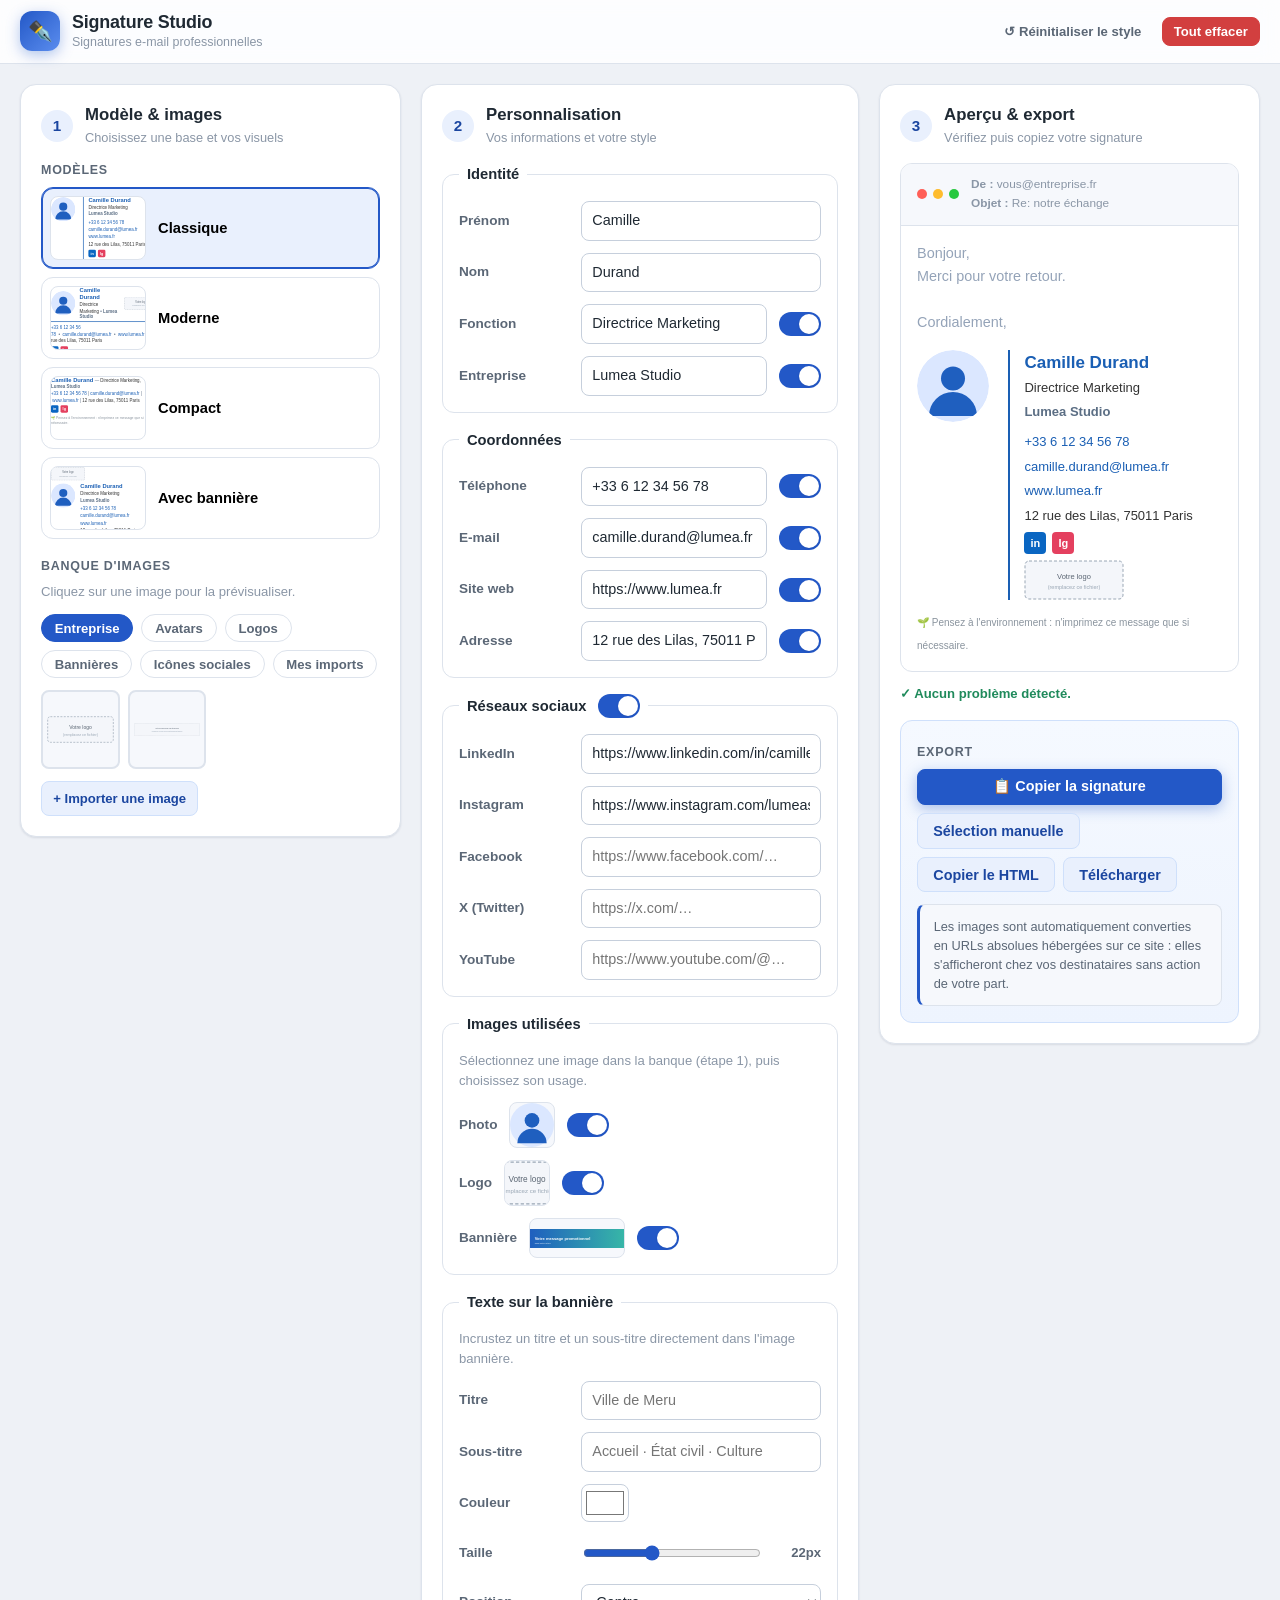
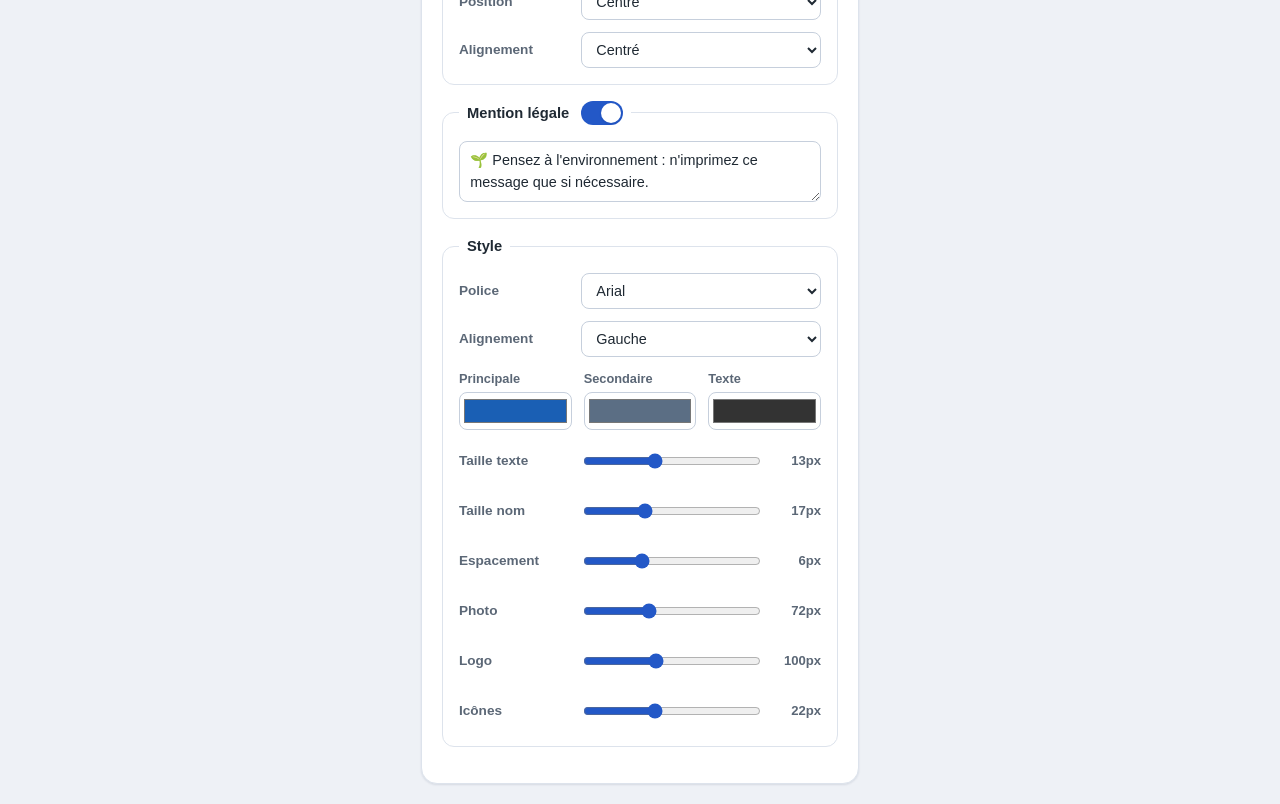
==== index.html @ 7c9d72d0 "Clic banque d'images -> application directe (auto-emplacement par catégorie)" ====
<!DOCTYPE html>
<html lang="fr">
<head>
  <meta charset="UTF-8">
  <meta name="viewport" content="width=device-width, initial-scale=1.0">
  <title>Signature Studio — Créateur de signatures e-mail</title>
  <meta name="description" content="Concevez et exportez des signatures e-mail professionnelles. Application 100% statique, sans serveur ni installation.">
  <meta name="theme-color" content="#2358c7">
  <link rel="stylesheet" href="styles.css">
</head>
<body>

  <header class="app-header">
    <div class="brand">
      <span class="brand-mark" aria-hidden="true">✒️</span>
      <div class="brand-text">
        <h1>Signature Studio</h1>
        <p class="tagline">Signatures e-mail professionnelles</p>
      </div>
    </div>
    <div class="header-actions">
      <button type="button" id="btn-reset-style" class="btn btn-ghost btn-sm"
              title="Remet la police, les couleurs et les espacements par défaut sans perdre vos informations.">
        ↺ Réinitialiser le style
      </button>
      <button type="button" id="btn-reset-all" class="btn btn-ghost btn-sm btn-danger"
              title="Efface toutes les données et personnalisations.">
        Tout effacer
      </button>
    </div>
  </header>

  <main class="layout">

    <!-- ========== ZONE 1 : modèles + banque d'images ========== -->
    <section class="panel panel-left" aria-labelledby="titre-modeles">
      <header class="panel-head">
        <span class="step-badge" aria-hidden="true">1</span>
        <div>
          <h2 id="titre-modeles">Modèle &amp; images</h2>
          <p class="panel-sub">Choisissez une base et vos visuels</p>
        </div>
      </header>

      <h3 class="subhead">Modèles</h3>
      <div id="template-list" class="template-list" role="radiogroup" aria-label="Choix du modèle de signature"></div>

      <h3 class="subhead">Banque d'images</h3>
      <p class="hint">Cliquez sur une image pour la prévisualiser.</p>
      <nav id="bank-tabs" class="bank-tabs" aria-label="Catégories d'images"></nav>
      <div id="bank-grid" class="bank-grid" aria-live="polite"></div>

      <div class="bank-import">
        <label for="import-file" class="btn btn-secondary btn-sm" title="Importer une image depuis votre ordinateur (PNG, JPG, SVG, GIF, WebP — 400 Ko max).">
          + Importer une image
        </label>
        <input type="file" id="import-file" accept="image/png,image/jpeg,image/svg+xml,image/gif,image/webp" hidden>
      </div>
    </section>

    <!-- ========== ZONE 2 : personnalisation ========== -->
    <section class="panel panel-center" aria-labelledby="titre-perso">
      <header class="panel-head">
        <span class="step-badge" aria-hidden="true">2</span>
        <div>
          <h2 id="titre-perso">Personnalisation</h2>
          <p class="panel-sub">Vos informations et votre style</p>
        </div>
      </header>

      <form id="signature-form" autocomplete="on">

        <fieldset>
          <legend>Identité</legend>
          <div class="field-row">
            <label for="f-firstName">Prénom</label>
            <input type="text" id="f-firstName" data-field="firstName" placeholder="Camille">
          </div>
          <div class="field-row">
            <label for="f-lastName">Nom</label>
            <input type="text" id="f-lastName" data-field="lastName" placeholder="Durand">
          </div>
          <div class="field-row">
            <label for="f-role">Fonction</label>
            <input type="text" id="f-role" data-field="role" placeholder="Directrice Marketing">
            <input type="checkbox" class="switch" data-show="role" checked aria-label="Afficher la fonction" title="Afficher / masquer">
          </div>
          <div class="field-row">
            <label for="f-company">Entreprise</label>
            <input type="text" id="f-company" data-field="company" placeholder="Lumea Studio">
            <input type="checkbox" class="switch" data-show="company" checked aria-label="Afficher l'entreprise" title="Afficher / masquer">
          </div>
        </fieldset>

        <fieldset>
          <legend>Coordonnées</legend>
          <div class="field-row">
            <label for="f-phone">Téléphone</label>
            <input type="tel" id="f-phone" data-field="phone" placeholder="+33 6 12 34 56 78">
            <input type="checkbox" class="switch" data-show="phone" checked aria-label="Afficher le téléphone" title="Afficher / masquer">
          </div>
          <div class="field-row">
            <label for="f-email">E-mail</label>
            <input type="email" id="f-email" data-field="email" placeholder="prenom.nom@entreprise.fr">
            <input type="checkbox" class="switch" data-show="email" checked aria-label="Afficher l'e-mail" title="Afficher / masquer">
          </div>
          <div class="field-row">
            <label for="f-website">Site web</label>
            <input type="url" id="f-website" data-field="website" placeholder="https://www.entreprise.fr">
            <input type="checkbox" class="switch" data-show="website" checked aria-label="Afficher le site web" title="Afficher / masquer">
          </div>
          <div class="field-row">
            <label for="f-address">Adresse</label>
            <input type="text" id="f-address" data-field="address" placeholder="12 rue des Lilas, 75011 Paris">
            <input type="checkbox" class="switch" data-show="address" checked aria-label="Afficher l'adresse" title="Afficher / masquer">
          </div>
        </fieldset>

        <fieldset>
          <legend>Réseaux sociaux
            <input type="checkbox" class="switch" data-show="social" checked aria-label="Afficher les réseaux sociaux" title="Afficher / masquer tous les réseaux">
          </legend>
          <div class="field-row">
            <label for="f-linkedin">LinkedIn</label>
            <input type="url" id="f-linkedin" data-field="linkedin" placeholder="https://www.linkedin.com/in/…">
          </div>
          <div class="field-row">
            <label for="f-instagram">Instagram</label>
            <input type="url" id="f-instagram" data-field="instagram" placeholder="https://www.instagram.com/…">
          </div>
          <div class="field-row">
            <label for="f-facebook">Facebook</label>
            <input type="url" id="f-facebook" data-field="facebook" placeholder="https://www.facebook.com/…">
          </div>
          <div class="field-row">
            <label for="f-x">X (Twitter)</label>
            <input type="url" id="f-x" data-field="x" placeholder="https://x.com/…">
          </div>
          <div class="field-row">
            <label for="f-youtube">YouTube</label>
            <input type="url" id="f-youtube" data-field="youtube" placeholder="https://www.youtube.com/@…">
          </div>
        </fieldset>

        <fieldset>
          <legend>Images utilisées</legend>
          <p class="hint">Sélectionnez une image dans la banque (étape 1), puis choisissez son usage.</p>
          <div class="field-row image-slot">
            <span class="label">Photo</span>
            <img id="slot-photo" class="slot-thumb" src="" alt="Photo actuelle">
            <input type="checkbox" class="switch" data-show="photo" checked aria-label="Afficher la photo" title="Afficher / masquer">
          </div>
          <div class="field-row image-slot">
            <span class="label">Logo</span>
            <img id="slot-logo" class="slot-thumb" src="" alt="Logo actuel">
            <input type="checkbox" class="switch" data-show="logo" checked aria-label="Afficher le logo" title="Afficher / masquer">
          </div>
          <div class="field-row image-slot">
            <span class="label">Bannière</span>
            <img id="slot-banner" class="slot-thumb slot-thumb-wide" src="" alt="Bannière actuelle">
            <input type="checkbox" class="switch" data-show="banner" checked aria-label="Afficher la bannière" title="Afficher / masquer">
          </div>
        </fieldset>

        <fieldset>
          <legend>Texte sur la bannière</legend>
          <p class="hint">Incrustez un titre et un sous-titre directement dans l'image bannière.</p>
          <div class="field-row">
            <label for="f-bannerTitle">Titre</label>
            <input type="text" id="f-bannerTitle" data-field="bannerTitle" placeholder="Ville de Meru">
          </div>
          <div class="field-row">
            <label for="f-bannerSubtitle">Sous-titre</label>
            <input type="text" id="f-bannerSubtitle" data-field="bannerSubtitle" placeholder="Accueil · État civil · Culture">
          </div>
          <div class="field-row">
            <label for="s-bannerTextColor">Couleur</label>
            <input type="color" id="s-bannerTextColor" data-style="bannerTextColor" title="Couleur du texte de la bannière.">
          </div>
          <div class="field-row range-row">
            <label for="s-bannerTextSize">Taille</label>
            <input type="range" id="s-bannerTextSize" data-style="bannerTextSize" min="12" max="40" step="1">
            <output for="s-bannerTextSize" id="out-bannerTextSize">22px</output>
          </div>
          <div class="field-row">
            <label for="s-bannerPos">Position</label>
            <select id="s-bannerPos" data-style="bannerPos">
              <option value="top">Haut</option>
              <option value="center">Centre</option>
              <option value="bottom">Bas</option>
            </select>
          </div>
          <div class="field-row">
            <label for="s-bannerAlign">Alignement</label>
            <select id="s-bannerAlign" data-style="bannerAlign">
              <option value="left">Gauche</option>
              <option value="center">Centré</option>
              <option value="right">Droite</option>
            </select>
          </div>
        </fieldset>

        <fieldset>
          <legend>Mention légale
            <input type="checkbox" class="switch" data-show="legal" checked aria-label="Afficher la mention" title="Afficher / masquer">
          </legend>
          <div class="field-row">
            <textarea id="f-legal" data-field="legal" rows="2" aria-label="Texte légal ou environnemental"
              placeholder="Ex. : Pensez à l'environnement avant d'imprimer ce message."></textarea>
          </div>
        </fieldset>

        <fieldset>
          <legend>Style</legend>
          <div class="field-row">
            <label for="s-font">Police</label>
            <select id="s-font" data-style="font" title="Polices compatibles avec tous les logiciels de messagerie.">
              <option value="Arial, Helvetica, sans-serif">Arial</option>
              <option value="Helvetica, Arial, sans-serif">Helvetica</option>
              <option value="Verdana, Geneva, sans-serif">Verdana</option>
              <option value="Tahoma, Geneva, sans-serif">Tahoma</option>
              <option value="'Trebuchet MS', Helvetica, sans-serif">Trebuchet MS</option>
              <option value="Georgia, 'Times New Roman', serif">Georgia</option>
              <option value="'Times New Roman', Times, serif">Times New Roman</option>
              <option value="'Courier New', Courier, monospace">Courier New</option>
            </select>
          </div>
          <div class="field-row">
            <label for="s-align">Alignement</label>
            <select id="s-align" data-style="align">
              <option value="left">Gauche</option>
              <option value="center">Centré</option>
              <option value="right">Droite</option>
            </select>
          </div>

          <div class="color-row">
            <div class="color-item">
              <label for="s-primary">Principale</label>
              <input type="color" id="s-primary" data-style="primary" title="Nom, liens et accents.">
            </div>
            <div class="color-item">
              <label for="s-secondary">Secondaire</label>
              <input type="color" id="s-secondary" data-style="secondary" title="Entreprise et éléments secondaires.">
            </div>
            <div class="color-item">
              <label for="s-text">Texte</label>
              <input type="color" id="s-text" data-style="text" title="Couleur du texte courant.">
            </div>
          </div>

          <div class="field-row range-row">
            <label for="s-fontSize">Taille texte</label>
            <input type="range" id="s-fontSize" data-style="fontSize" min="10" max="18" step="1">
            <output for="s-fontSize" id="out-fontSize">13px</output>
          </div>
          <div class="field-row range-row">
            <label for="s-nameSize">Taille nom</label>
            <input type="range" id="s-nameSize" data-style="nameSize" min="13" max="26" step="1">
            <output for="s-nameSize" id="out-nameSize">17px</output>
          </div>
          <div class="field-row range-row">
            <label for="s-spacing">Espacement</label>
            <input type="range" id="s-spacing" data-style="spacing" min="2" max="16" step="1">
            <output for="s-spacing" id="out-spacing">6px</output>
          </div>
          <div class="field-row range-row">
            <label for="s-photoSize">Photo</label>
            <input type="range" id="s-photoSize" data-style="photoSize" min="48" max="120" step="4">
            <output for="s-photoSize" id="out-photoSize">72px</output>
          </div>
          <div class="field-row range-row">
            <label for="s-logoSize">Logo</label>
            <input type="range" id="s-logoSize" data-style="logoSize" min="50" max="180" step="5">
            <output for="s-logoSize" id="out-logoSize">100px</output>
          </div>
          <div class="field-row range-row">
            <label for="s-iconSize">Icônes</label>
            <input type="range" id="s-iconSize" data-style="iconSize" min="16" max="32" step="2">
            <output for="s-iconSize" id="out-iconSize">22px</output>
          </div>
        </fieldset>
      </form>
    </section>

    <!-- ========== ZONE 3 : aperçu + export ========== -->
    <section class="panel panel-right" aria-labelledby="titre-apercu">
      <header class="panel-head">
        <span class="step-badge" aria-hidden="true">3</span>
        <div>
          <h2 id="titre-apercu">Aperçu &amp; export</h2>
          <p class="panel-sub">Vérifiez puis copiez votre signature</p>
        </div>
      </header>

      <div id="email-frame" class="email-frame bg-light">
        <div class="email-chrome" aria-hidden="true">
          <span class="email-dots"><i></i><i></i><i></i></span>
          <div class="email-meta-block">
            <span class="email-meta"><strong>De :</strong> vous@entreprise.fr</span>
            <span class="email-meta"><strong>Objet :</strong> Re: notre échange</span>
          </div>
        </div>
        <div class="email-body">
          <p class="email-text" aria-hidden="true">Bonjour,<br>Merci pour votre retour.<br><br>Cordialement,</p>
          <div id="preview-signature" tabindex="0" aria-label="Aperçu de la signature. Cliquez sur un élément pour le modifier."></div>
        </div>
      </div>

      <div id="warnings" class="warnings" role="status" aria-live="polite"></div>

      <div class="export-card">
        <h3 class="subhead">Export</h3>
        <div class="export-actions">
          <button type="button" id="btn-copy" class="btn btn-primary"
                  title="Copie la signature mise en forme : collez-la dans les réglages de votre messagerie.">
            📋 Copier la signature
          </button>
          <button type="button" id="btn-select" class="btn btn-secondary"
                  title="Sélectionne la signature dans l'aperçu pour copier avec Ctrl+C / Cmd+C.">
            Sélection manuelle
          </button>
          <button type="button" id="btn-copy-html" class="btn btn-secondary"
                  title="Copie le code HTML brut de la signature.">
            Copier le HTML
          </button>
          <button type="button" id="btn-download" class="btn btn-secondary"
                  title="Télécharge un fichier signature.html autonome.">
            Télécharger
          </button>
        </div>
        <p class="hint-info">
          Les images sont automatiquement converties en URLs absolues hébergées sur ce site :
          elles s'afficheront chez vos destinataires sans action de votre part.
        </p>
      </div>
    </section>
  </main>

  <div id="toast" class="toast is-hidden" role="status" aria-live="polite"></div>
  <div id="modal-layer" class="is-hidden"></div>

  <div id="zoom-layer" class="is-hidden" role="dialog" aria-modal="true" aria-label="Aperçu agrandi de l'image">
    <button type="button" class="zoom-close" id="zoom-close" aria-label="Fermer l'aperçu">✕</button>
    <img id="zoom-img" src="" alt="">
  </div>

  <script src="assets/images-data.js"></script>
  <script src="app.js"></script>
</body>
</html>
---- styles.css ----
/* ===================== Design tokens ===================== */
:root {
  --c-bg: #eef1f6;
  --c-surface: #ffffff;
  --c-surface-2: #f6f8fc;
  --c-border: #dde3ec;
  --c-border-strong: #c6cfdc;
  --c-text: #1f2933;
  --c-text-soft: #5b6776;
  --c-muted: #8a96a6;
  --c-accent: #2358c7;
  --c-accent-dark: #1b46a0;
  --c-accent-soft: #e9f0fd;
  --c-success: #1f8a5b;
  --c-success-soft: #e6f6ee;
  --c-danger: #d23f3f;
  --c-danger-soft: #fdeaea;
  --c-warning: #b9821a;

  --r-sm: 8px;
  --r-md: 12px;
  --r-lg: 16px;
  --r-pill: 999px;

  --sp-1: 4px;
  --sp-2: 8px;
  --sp-3: 12px;
  --sp-4: 16px;
  --sp-5: 20px;
  --sp-6: 24px;

  --shadow-sm: 0 1px 2px rgba(20, 35, 70, 0.06), 0 1px 3px rgba(20, 35, 70, 0.05);
  --shadow-md: 0 6px 18px rgba(20, 35, 70, 0.09);
  --shadow-lg: 0 18px 50px rgba(20, 35, 70, 0.22);
  --shadow-accent: 0 4px 14px rgba(35, 88, 199, 0.35);

  --font-ui: -apple-system, BlinkMacSystemFont, "Segoe UI", Roboto, Helvetica, Arial, sans-serif;
  --header-h: 64px;
}

/* ===================== Base ===================== */
*, *::before, *::after { box-sizing: border-box; }

html { -webkit-text-size-adjust: 100%; }

body {
  margin: 0;
  font-family: var(--font-ui);
  font-size: 15px;
  line-height: 1.5;
  color: var(--c-text);
  background: var(--c-bg);
}

h1, h2, h3 { margin: 0; line-height: 1.25; }

button { font-family: inherit; }

:focus-visible {
  outline: 3px solid var(--c-accent);
  outline-offset: 2px;
  border-radius: 4px;
}

/* ===================== Header ===================== */
.app-header {
  position: sticky;
  top: 0;
  z-index: 30;
  height: var(--header-h);
  display: flex;
  align-items: center;
  justify-content: space-between;
  gap: var(--sp-4);
  padding: 0 var(--sp-5);
  background: rgba(255, 255, 255, 0.85);
  backdrop-filter: saturate(180%) blur(10px);
  border-bottom: 1px solid var(--c-border);
}

.brand { display: flex; align-items: center; gap: var(--sp-3); }

.brand-mark {
  display: grid;
  place-items: center;
  width: 40px;
  height: 40px;
  font-size: 20px;
  border-radius: var(--r-md);
  background: linear-gradient(135deg, var(--c-accent), #5b8def);
  box-shadow: var(--shadow-accent);
}

.brand-text h1 { font-size: 1.12rem; font-weight: 700; letter-spacing: -0.01em; }
.tagline { margin: 0; font-size: 0.78rem; color: var(--c-muted); }

.header-actions { display: flex; gap: var(--sp-2); flex-wrap: wrap; }

/* ===================== Buttons ===================== */
.btn {
  appearance: none;
  border: 1px solid var(--c-border-strong);
  background: var(--c-surface);
  color: var(--c-text);
  font-size: 0.9rem;
  font-weight: 600;
  padding: 0.55rem 0.95rem;
  border-radius: var(--r-sm);
  cursor: pointer;
  transition: background 0.15s, border-color 0.15s, transform 0.05s, box-shadow 0.15s;
  white-space: nowrap;
}
.btn:hover { background: var(--c-surface-2); border-color: var(--c-muted); }
.btn:active { transform: translateY(1px); }

.btn-primary {
  background: var(--c-accent);
  border-color: var(--c-accent);
  color: #fff;
  box-shadow: var(--shadow-accent);
}
.btn-primary:hover { background: var(--c-accent-dark); border-color: var(--c-accent-dark); }

.btn-secondary { background: var(--c-accent-soft); border-color: #cfe0fb; color: var(--c-accent-dark); }
.btn-secondary:hover { background: #dce8fc; }

.btn-ghost { background: transparent; border-color: transparent; color: var(--c-text-soft); }
.btn-ghost:hover { background: var(--c-surface-2); border-color: var(--c-border); }

.btn-danger { background: var(--c-danger); border-color: var(--c-danger); color: #fff; }
.btn-danger:hover { background: #b83434; border-color: #b83434; }

.btn-sm { padding: 0.4rem 0.7rem; font-size: 0.82rem; }

.btn.is-active {
  background: var(--c-accent);
  border-color: var(--c-accent);
  color: #fff;
}

.btn-copied { background: var(--c-success) !important; border-color: var(--c-success) !important; color: #fff !important; }

/* ===================== Layout ===================== */
.layout {
  display: grid;
  grid-template-columns: minmax(0, 1fr) minmax(0, 1.15fr) minmax(0, 1fr);
  gap: var(--sp-5);
  align-items: start;
  padding: var(--sp-5);
  max-width: 1500px;
  margin: 0 auto;
}

.panel {
  background: var(--c-surface);
  border: 1px solid var(--c-border);
  border-radius: var(--r-lg);
  padding: var(--sp-5);
  box-shadow: var(--shadow-sm);
}

.panel-right { position: sticky; top: calc(var(--header-h) + var(--sp-4)); }

.panel-head {
  display: flex;
  align-items: center;
  gap: var(--sp-3);
  margin-bottom: var(--sp-4);
}
.panel-head h2 { font-size: 1.05rem; font-weight: 700; }
.panel-sub { margin: 2px 0 0; font-size: 0.8rem; color: var(--c-muted); }

.step-badge {
  display: grid;
  place-items: center;
  flex: 0 0 auto;
  width: 32px;
  height: 32px;
  border-radius: 50%;
  background: var(--c-accent-soft);
  color: var(--c-accent-dark);
  font-weight: 700;
  font-size: 0.95rem;
}

/* ===================== Section headings ===================== */
.subhead {
  font-size: 0.78rem;
  font-weight: 700;
  text-transform: uppercase;
  letter-spacing: 0.06em;
  color: var(--c-text-soft);
  margin: var(--sp-5) 0 var(--sp-2);
}
.subhead:first-of-type { margin-top: var(--sp-2); }

.hint { margin: 0 0 var(--sp-3); font-size: 0.82rem; color: var(--c-muted); }

.hint-info {
  margin: var(--sp-3) 0 0;
  padding: 0.7rem 0.85rem;
  font-size: 0.8rem;
  color: var(--c-text-soft);
  background: var(--c-surface-2);
  border: 1px solid var(--c-border);
  border-left: 3px solid var(--c-accent);
  border-radius: var(--r-sm);
}

/* ===================== Templates ===================== */
.template-list { display: flex; flex-direction: column; gap: var(--sp-2); }

.template-card {
  display: flex;
  align-items: center;
  gap: var(--sp-3);
  width: 100%;
  text-align: left;
  padding: var(--sp-2);
  border: 1.5px solid var(--c-border);
  border-radius: var(--r-md);
  background: var(--c-surface);
  cursor: pointer;
  transition: border-color 0.15s, background 0.15s, box-shadow 0.15s;
}
.template-card:hover { border-color: var(--c-border-strong); background: var(--c-surface-2); }
.template-card.is-selected {
  border-color: var(--c-accent);
  background: var(--c-accent-soft);
  box-shadow: 0 0 0 1px var(--c-accent) inset;
}

.tpl-thumb {
  flex: 0 0 96px;
  width: 96px;
  height: 64px;
  overflow: hidden;
  border: 1px solid var(--c-border);
  border-radius: var(--r-sm);
  background: #fff;
}
.tpl-thumb-inner {
  transform: scale(0.34);
  transform-origin: top left;
  width: 300%;
  pointer-events: none;
}
.tpl-name { font-weight: 600; font-size: 0.92rem; }

/* ===================== Image bank ===================== */
.bank-tabs { display: flex; flex-wrap: wrap; gap: var(--sp-2); margin-bottom: var(--sp-3); }

.bank-tab {
  appearance: none;
  border: 1px solid var(--c-border);
  background: var(--c-surface);
  color: var(--c-text-soft);
  font-size: 0.82rem;
  font-weight: 600;
  padding: 0.35rem 0.8rem;
  border-radius: var(--r-pill);
  cursor: pointer;
  transition: all 0.15s;
}
.bank-tab:hover { border-color: var(--c-border-strong); color: var(--c-text); }
.bank-tab.is-active { background: var(--c-accent); border-color: var(--c-accent); color: #fff; }

.bank-grid {
  display: grid;
  grid-template-columns: repeat(4, 1fr);
  gap: var(--sp-2);
}

.bank-item {
  appearance: none;
  border: 2px solid var(--c-border);
  background: var(--c-surface-2);
  border-radius: var(--r-sm);
  padding: 4px;
  cursor: pointer;
  aspect-ratio: 1 / 1;
  overflow: hidden;
  transition: border-color 0.15s, transform 0.1s;
}
.bank-item:hover { border-color: var(--c-border-strong); transform: translateY(-2px); }
.bank-item.is-selected { border-color: var(--c-accent); box-shadow: 0 0 0 2px var(--c-accent-soft); }
.bank-item img { width: 100%; height: 100%; object-fit: contain; display: block; }

.bank-empty { grid-column: 1 / -1; color: var(--c-muted); font-size: 0.85rem; padding: var(--sp-3); text-align: center; }

.bank-import { margin-top: var(--sp-3); }
.bank-import .btn { display: inline-block; }

/* ===================== Forms ===================== */
fieldset {
  border: 1px solid var(--c-border);
  border-radius: var(--r-md);
  padding: var(--sp-4);
  margin: 0 0 var(--sp-4);
  background: var(--c-surface);
}
fieldset > legend {
  display: flex;
  align-items: center;
  gap: var(--sp-3);
  font-weight: 700;
  font-size: 0.92rem;
  padding: 0 var(--sp-2);
}
fieldset > legend .switch { margin-left: auto; }

.field-row {
  display: flex;
  align-items: center;
  gap: var(--sp-3);
  margin-bottom: var(--sp-3);
}
.field-row:last-child { margin-bottom: 0; }

.field-row > label,
.field-row > .label {
  flex: 0 0 110px;
  font-size: 0.85rem;
  font-weight: 600;
  color: var(--c-text-soft);
}

.field-row input:not(.switch),
.field-row select,
.field-row textarea {
  flex: 1 1 auto;
  min-width: 0;
  font: inherit;
  font-size: 0.9rem;
  color: var(--c-text);
  background: var(--c-surface);
  border: 1px solid var(--c-border-strong);
  border-radius: var(--r-sm);
  padding: 0.5rem 0.65rem;
  transition: border-color 0.15s, box-shadow 0.15s;
}
.field-row textarea { resize: vertical; min-height: 46px; }
.field-row input:focus,
.field-row select:focus,
.field-row textarea:focus {
  outline: none;
  border-color: var(--c-accent);
  box-shadow: 0 0 0 3px var(--c-accent-soft);
}

.field-row input[type="color"] {
  flex: 0 0 auto;
  width: 48px;
  height: 38px;
  padding: 2px;
  border: 1px solid var(--c-border-strong);
  border-radius: var(--r-sm);
  background: var(--c-surface);
  cursor: pointer;
}

.field-row input.is-invalid {
  border-color: var(--c-danger);
  box-shadow: 0 0 0 3px var(--c-danger-soft);
}

/* Toggle switch */
.switch {
  flex: 0 0 auto;
  appearance: none;
  position: relative;
  width: 42px;
  height: 24px;
  border-radius: var(--r-pill);
  background: var(--c-border-strong);
  cursor: pointer;
  transition: background 0.18s;
  margin: 0;
}
.switch::after {
  content: "";
  position: absolute;
  top: 2px;
  left: 2px;
  width: 20px;
  height: 20px;
  border-radius: 50%;
  background: #fff;
  box-shadow: var(--shadow-sm);
  transition: transform 0.18s;
}
.switch:checked { background: var(--c-accent); }
.switch:checked::after { transform: translateX(18px); }
.switch:focus-visible { outline-offset: 3px; }

/* Image slots */
.field-row.image-slot { gap: var(--sp-3); }
.slot-thumb {
  flex: 0 0 auto;
  width: 46px;
  height: 46px;
  object-fit: cover;
  border-radius: var(--r-sm);
  border: 1px solid var(--c-border);
  background: var(--c-surface-2);
}
.slot-thumb-wide { width: 96px; height: 40px; object-fit: contain; }
.field-row.image-slot .label { flex-basis: auto; }

/* Color row */
.color-row {
  display: grid;
  grid-template-columns: repeat(3, 1fr);
  gap: var(--sp-3);
  margin-bottom: var(--sp-3);
}
.color-item { display: flex; flex-direction: column; gap: var(--sp-1); }
.color-item label { font-size: 0.8rem; font-weight: 600; color: var(--c-text-soft); }
.color-item input[type="color"] {
  width: 100%;
  height: 38px;
  padding: 2px;
  border: 1px solid var(--c-border-strong);
  border-radius: var(--r-sm);
  background: var(--c-surface);
  cursor: pointer;
}

/* Range rows */
.range-row { gap: var(--sp-3); }
.range-row input[type="range"] {
  flex: 1 1 auto;
  accent-color: var(--c-accent);
  cursor: pointer;
}
.range-row output {
  flex: 0 0 auto;
  min-width: 46px;
  text-align: right;
  font-variant-numeric: tabular-nums;
  font-size: 0.82rem;
  font-weight: 600;
  color: var(--c-text-soft);
}

/* ===================== Email frame ===================== */
.email-frame {
  border: 1px solid var(--c-border);
  border-radius: var(--r-md);
  overflow: hidden;
  transition: background 0.2s, max-width 0.2s;
}
.email-frame.device-mobile { max-width: 380px; margin: 0 auto; }

.email-frame.bg-light { background: #ffffff; }
.email-frame.bg-dark { background: #1e2630; }

.email-chrome {
  display: flex;
  align-items: center;
  gap: var(--sp-3);
  padding: var(--sp-3) var(--sp-4);
  border-bottom: 1px solid var(--c-border);
  background: var(--c-surface-2);
}
.email-frame.bg-dark .email-chrome { background: #161d25; border-color: #2c3742; }
.email-dots { display: flex; gap: 6px; }
.email-dots i { width: 10px; height: 10px; border-radius: 50%; background: #ff5f57; }
.email-dots i:nth-child(2) { background: #febc2e; }
.email-dots i:nth-child(3) { background: #28c840; }
.email-meta-block { display: flex; flex-direction: column; gap: 1px; font-size: 0.74rem; color: var(--c-muted); min-width: 0; }
.email-meta-block .email-meta { white-space: nowrap; overflow: hidden; text-overflow: ellipsis; }
.email-frame.bg-dark .email-meta-block { color: #8b97a4; }

.email-body { padding: var(--sp-4); }
.email-frame.bg-dark .email-body { color: #e7ecf1; }

.email-text {
  margin: 0 0 var(--sp-4);
  font-size: 0.9rem;
  color: #94a3b8;
  line-height: 1.6;
}
.email-frame.bg-dark .email-text { color: #7e8b99; }

#preview-signature { min-height: 60px; }
#preview-signature img { max-width: 100%; }

/* ===================== Warnings ===================== */
.warnings {
  margin-top: var(--sp-3);
  display: flex;
  flex-direction: column;
  gap: var(--sp-2);
}
.warning-item {
  font-size: 0.82rem;
  padding: 0.55rem 0.7rem;
  border-radius: var(--r-sm);
  background: #fff6e6;
  border: 1px solid #f3d9a0;
  color: var(--c-warning);
}
.warning-item.is-info { background: var(--c-surface-2); border-color: var(--c-border); color: var(--c-text-soft); }
.warnings-ok { font-size: 0.82rem; color: var(--c-success); font-weight: 600; }

/* ===================== Export ===================== */
.export-card {
  margin-top: var(--sp-4);
  padding: var(--sp-4);
  border: 1px solid #cfe0fb;
  border-radius: var(--r-md);
  background: linear-gradient(180deg, #f5f9ff, #eef4fe);
}
.export-actions { display: flex; flex-wrap: wrap; gap: var(--sp-2); }
.export-actions .btn-primary { flex: 1 1 auto; }

/* ===================== Toast ===================== */
.toast {
  position: fixed;
  left: 50%;
  bottom: 24px;
  transform: translateX(-50%);
  z-index: 60;
  max-width: 90vw;
  padding: 0.7rem 1.1rem;
  border-radius: var(--r-pill);
  font-size: 0.88rem;
  font-weight: 600;
  color: #fff;
  background: var(--c-text);
  box-shadow: var(--shadow-md);
  animation: toastIn 0.25s ease;
}
.toast.is-success { background: var(--c-success); }
.toast.is-error { background: var(--c-danger); }
.toast.is-hidden { display: none; }

@keyframes toastIn { from { opacity: 0; transform: translate(-50%, 10px); } to { opacity: 1; transform: translate(-50%, 0); } }

/* ===================== Modal ===================== */
#modal-layer { z-index: 70; }
#modal-layer.is-hidden { display: none; }

.modal-overlay {
  position: fixed;
  inset: 0;
  display: grid;
  place-items: center;
  padding: var(--sp-4);
  background: rgba(17, 26, 41, 0.5);
  backdrop-filter: blur(2px);
  animation: fadeIn 0.15s ease;
}
.modal-box {
  width: min(420px, 100%);
  background: var(--c-surface);
  border-radius: var(--r-md);
  padding: var(--sp-5);
  box-shadow: var(--shadow-lg);
}
.modal-box h3 { font-size: 1.05rem; margin-bottom: var(--sp-2); }
.modal-box p { margin: 0 0 var(--sp-4); color: var(--c-text-soft); font-size: 0.9rem; }
.modal-actions { display: flex; justify-content: flex-end; gap: var(--sp-2); }

@keyframes fadeIn { from { opacity: 0; } to { opacity: 1; } }

/* ===================== Zoom lightbox ===================== */
#zoom-layer {
  position: fixed;
  inset: 0;
  z-index: 80;
  display: grid;
  place-items: center;
  padding: var(--sp-5);
  background: rgba(15, 23, 36, 0.82);
  backdrop-filter: blur(3px);
  animation: fadeIn 0.15s ease;
  cursor: zoom-out;
}
#zoom-layer.is-hidden { display: none; }

#zoom-layer img {
  max-width: 92vw;
  max-height: 88vh;
  width: auto;
  height: auto;
  border-radius: var(--r-md);
  box-shadow: var(--shadow-lg);
  background: #fff;
  cursor: default;
}

.zoom-close {
  position: absolute;
  top: 18px;
  right: 18px;
  width: 42px;
  height: 42px;
  display: grid;
  place-items: center;
  font-size: 1.1rem;
  border: none;
  border-radius: 50%;
  background: rgba(255, 255, 255, 0.15);
  color: #fff;
  cursor: pointer;
  transition: background 0.15s;
}
.zoom-close:hover { background: rgba(255, 255, 255, 0.3); }

/* ===================== Responsive ===================== */
@media (max-width: 1100px) {
  .layout { grid-template-columns: 1fr; max-width: 720px; }
  .panel-right { position: static; }
}

@media (max-width: 560px) {
  .app-header { padding: 0 var(--sp-3); }
  .tagline { display: none; }
  .layout { padding: var(--sp-3); gap: var(--sp-3); }
  .panel { padding: var(--sp-4); }
  .field-row { flex-wrap: wrap; }
  .field-row > label, .field-row > .label { flex-basis: 100%; }
  .field-row input:not(.switch),
  .field-row select,
  .field-row textarea { flex-basis: 100%; }
  .color-row { grid-template-columns: repeat(2, 1fr); }
  .bank-grid { grid-template-columns: repeat(3, 1fr); }
  .image-slot { grid-template-columns: 1fr; }
}
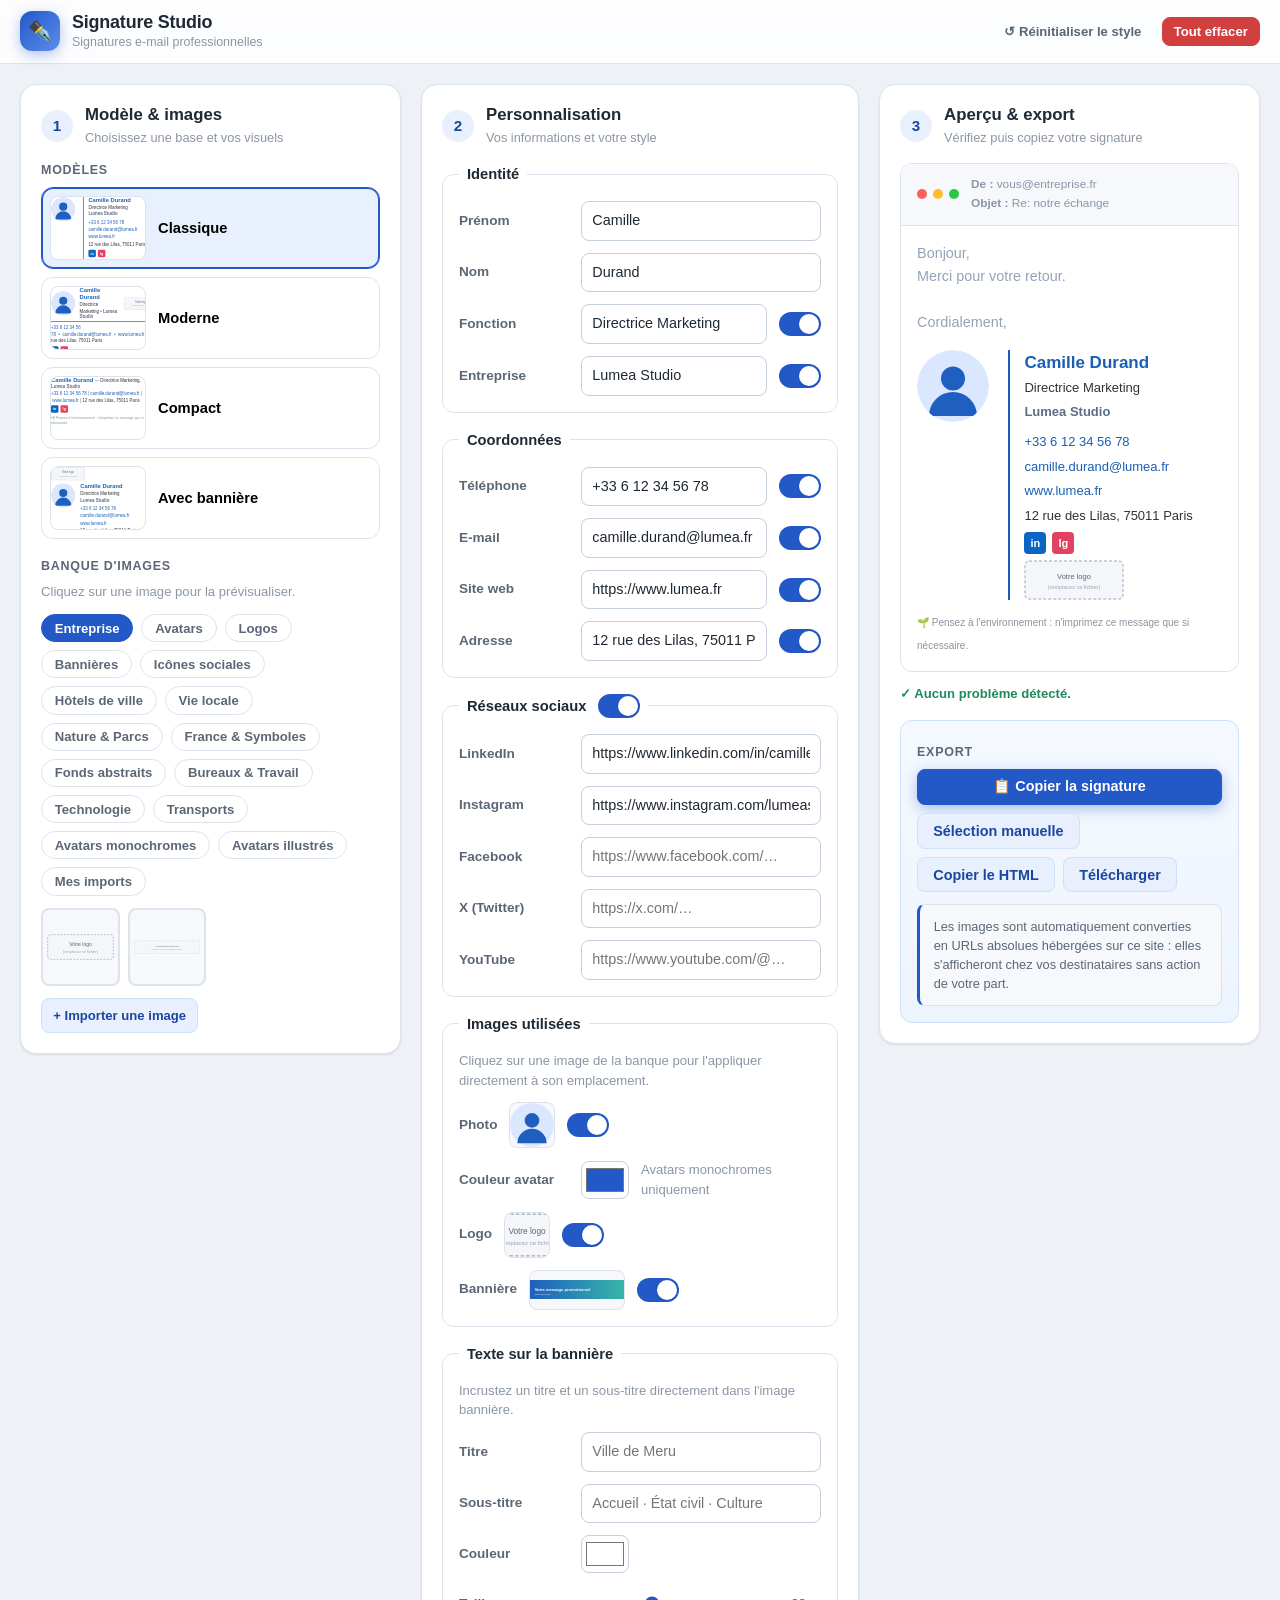
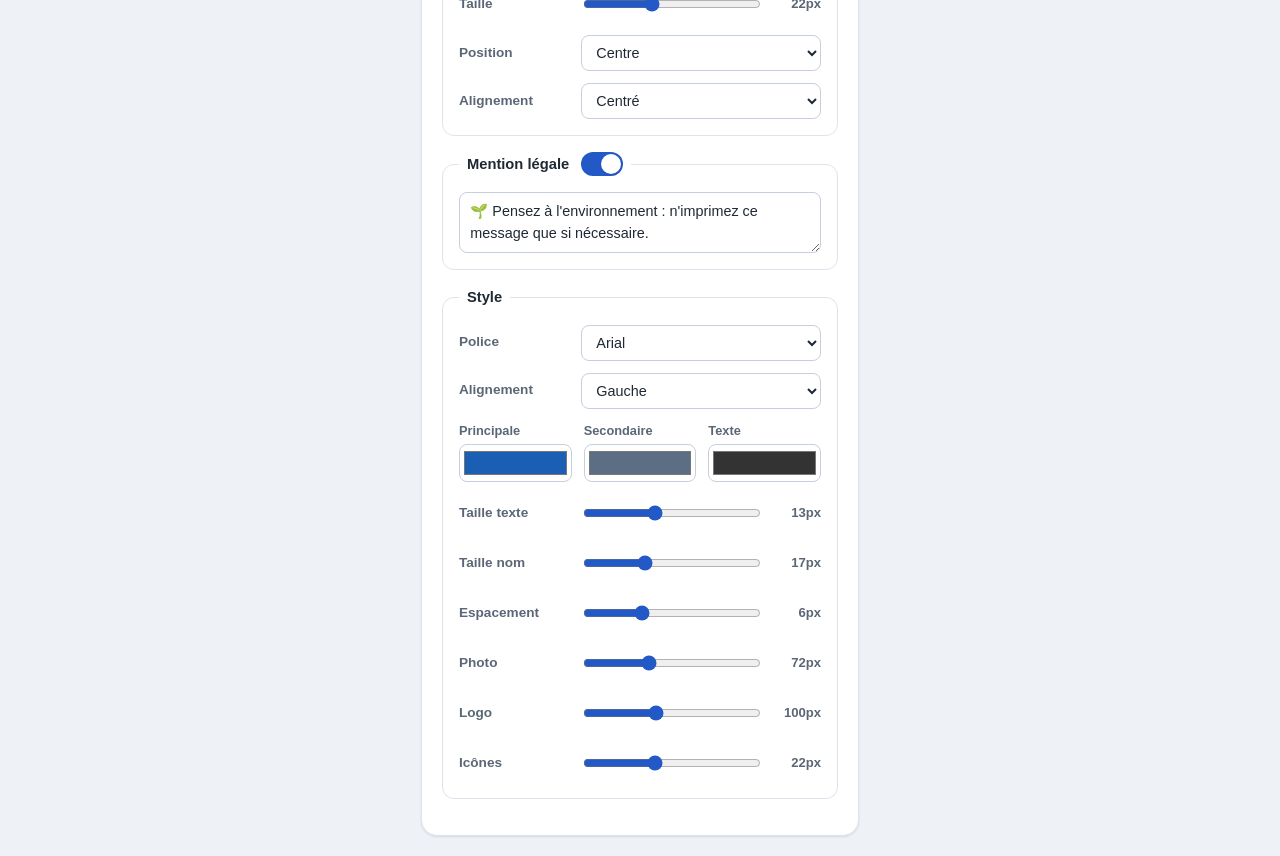
==== commit 9031b6c4: "Avatars DiceBear (tintables) + color picker avatar + import tous formats" ====
--- a/index.html
+++ b/index.html
@@ -54,7 +54,7 @@
         <label for="import-file" class="btn btn-secondary btn-sm" title="Importer une image depuis votre ordinateur (PNG, JPG, SVG, GIF, WebP — 400 Ko max).">
           + Importer une image
         </label>
-        <input type="file" id="import-file" accept="image/png,image/jpeg,image/svg+xml,image/gif,image/webp" hidden>
+        <input type="file" id="import-file" accept="image/*" hidden>
       </div>
     </section>
 
@@ -144,11 +144,16 @@
 
         <fieldset>
           <legend>Images utilisées</legend>
-          <p class="hint">Sélectionnez une image dans la banque (étape 1), puis choisissez son usage.</p>
+          <p class="hint">Cliquez sur une image de la banque pour l'appliquer directement à son emplacement.</p>
           <div class="field-row image-slot">
             <span class="label">Photo</span>
             <img id="slot-photo" class="slot-thumb" src="" alt="Photo actuelle">
             <input type="checkbox" class="switch" data-show="photo" checked aria-label="Afficher la photo" title="Afficher / masquer">
+          </div>
+          <div class="field-row">
+            <label for="s-avatarColor">Couleur avatar</label>
+            <input type="color" id="s-avatarColor" data-style="avatarColor" title="S'applique aux avatars monochromes (illustrés).">
+            <span class="hint" style="margin:0;">Avatars monochromes uniquement</span>
           </div>
           <div class="field-row image-slot">
             <span class="label">Logo</span>
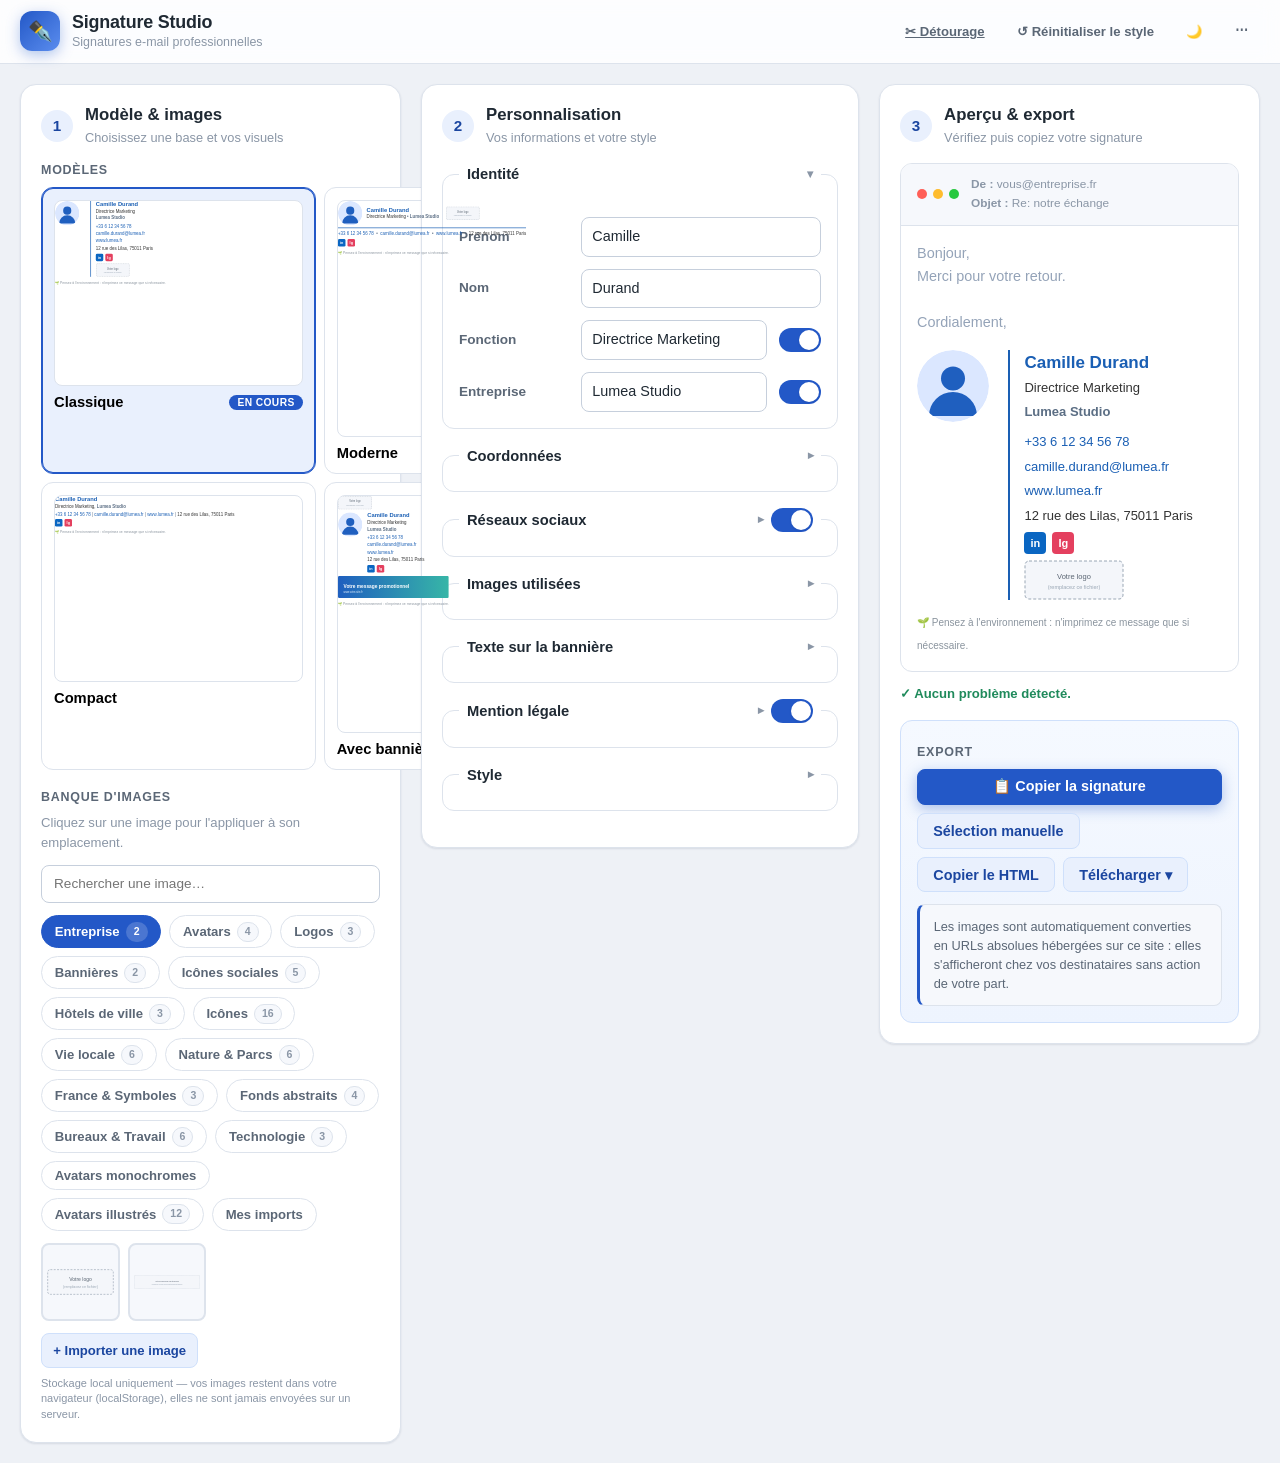
==== commit 5e172331: "Refonte UI/UX (mode sombre, accordéons, recherche banque) + détourage IA + banques d'images Méru - M" ====
--- a/index.html
+++ b/index.html
@@ -6,9 +6,20 @@
   <title>Signature Studio — Créateur de signatures e-mail</title>
   <meta name="description" content="Concevez et exportez des signatures e-mail professionnelles. Application 100% statique, sans serveur ni installation.">
   <meta name="theme-color" content="#2358c7">
+  <script>
+    (function () {
+      try {
+        var saved = localStorage.getItem("signature-studio:theme:v1");
+        var dark = saved === "dark" || (!saved && matchMedia("(prefers-color-scheme: dark)").matches);
+        document.documentElement.dataset.theme = dark ? "dark" : "light";
+      } catch (e) {}
+    })();
+  </script>
   <link rel="stylesheet" href="styles.css">
 </head>
 <body>
+
+  <a class="skip-link" href="#contenu">Aller au contenu</a>
 
   <header class="app-header">
     <div class="brand">
@@ -19,18 +30,30 @@
       </div>
     </div>
     <div class="header-actions">
+      <a href="detourage.html" class="btn btn-ghost btn-sm" title="Outil de détourage auto de logos (IA, dans le navigateur)">✂ Détourage</a>
       <button type="button" id="btn-reset-style" class="btn btn-ghost btn-sm"
               title="Remet la police, les couleurs et les espacements par défaut sans perdre vos informations.">
         ↺ Réinitialiser le style
       </button>
-      <button type="button" id="btn-reset-all" class="btn btn-ghost btn-sm btn-danger"
-              title="Efface toutes les données et personnalisations.">
-        Tout effacer
-      </button>
+      <button type="button" id="btn-theme" class="btn btn-ghost btn-sm" title="Passer en mode sombre" aria-pressed="false">🌙</button>
+      <div class="dropdown">
+        <button type="button" id="btn-header-menu" class="btn btn-ghost btn-sm"
+                title="Plus d'actions" aria-haspopup="true" aria-expanded="false">
+          ⋯
+        </button>
+        <ul id="header-menu-list" class="dropdown-list is-hidden" role="menu" aria-label="Autres actions">
+          <li role="menuitem">
+            <button type="button" id="btn-reset-all" class="menu-danger"
+                    title="Efface toutes les données et personnalisations.">
+              🗑 Tout effacer
+            </button>
+          </li>
+        </ul>
+      </div>
     </div>
   </header>
 
-  <main class="layout">
+  <main class="layout" id="contenu">
 
     <!-- ========== ZONE 1 : modèles + banque d'images ========== -->
     <section class="panel panel-left" aria-labelledby="titre-modeles">
@@ -46,15 +69,19 @@
       <div id="template-list" class="template-list" role="radiogroup" aria-label="Choix du modèle de signature"></div>
 
       <h3 class="subhead">Banque d'images</h3>
-      <p class="hint">Cliquez sur une image pour la prévisualiser.</p>
+      <p class="hint">Cliquez sur une image pour l'appliquer à son emplacement.</p>
+      <div class="bank-search">
+        <input type="search" id="bank-search" placeholder="Rechercher une image…" aria-label="Rechercher une image dans la banque">
+      </div>
       <nav id="bank-tabs" class="bank-tabs" aria-label="Catégories d'images"></nav>
       <div id="bank-grid" class="bank-grid" aria-live="polite"></div>
 
       <div class="bank-import">
-        <label for="import-file" class="btn btn-secondary btn-sm" title="Importer une image depuis votre ordinateur (PNG, JPG, SVG, GIF, WebP — 400 Ko max).">
+        <label for="import-file" class="btn btn-secondary btn-sm" title="Importer une image depuis votre ordinateur (PNG, JPG, SVG, GIF, WebP — 400 Ko max). Stockée localement dans votre navigateur uniquement (localStorage), jamais envoyée sur un serveur.">
           + Importer une image
         </label>
         <input type="file" id="import-file" accept="image/*" hidden>
+        <p class="bank-import-hint">Stockage local uniquement — vos images restent dans votre navigateur (localStorage), elles ne sont jamais envoyées sur un serveur.</p>
       </div>
     </section>
 
@@ -70,8 +97,15 @@
 
       <form id="signature-form" autocomplete="on">
 
-        <fieldset>
-          <legend>Identité</legend>
+        <fieldset id="fs-identite">
+          <legend>
+            <button type="button" class="accordion-toggle" aria-expanded="true" aria-controls="fs-identite-body">
+              <span class="accordion-title">Identité</span>
+              <span class="accordion-chevron" aria-hidden="true">▾</span>
+            </button>
+          </legend>
+          <div class="accordion-body" id="fs-identite-body">
+          <div class="accordion-inner">
           <div class="field-row">
             <label for="f-firstName">Prénom</label>
             <input type="text" id="f-firstName" data-field="firstName" placeholder="Camille">
@@ -90,10 +124,19 @@
             <input type="text" id="f-company" data-field="company" placeholder="Lumea Studio">
             <input type="checkbox" class="switch" data-show="company" checked aria-label="Afficher l'entreprise" title="Afficher / masquer">
           </div>
-        </fieldset>
-
-        <fieldset>
-          <legend>Coordonnées</legend>
+          </div>
+          </div>
+        </fieldset>
+
+        <fieldset id="fs-coordonnees">
+          <legend>
+            <button type="button" class="accordion-toggle" aria-expanded="true" aria-controls="fs-coordonnees-body">
+              <span class="accordion-title">Coordonnées</span>
+              <span class="accordion-chevron" aria-hidden="true">▾</span>
+            </button>
+          </legend>
+          <div class="accordion-body" id="fs-coordonnees-body">
+          <div class="accordion-inner">
           <div class="field-row">
             <label for="f-phone">Téléphone</label>
             <input type="tel" id="f-phone" data-field="phone" placeholder="+33 6 12 34 56 78">
@@ -114,12 +157,20 @@
             <input type="text" id="f-address" data-field="address" placeholder="12 rue des Lilas, 75011 Paris">
             <input type="checkbox" class="switch" data-show="address" checked aria-label="Afficher l'adresse" title="Afficher / masquer">
           </div>
-        </fieldset>
-
-        <fieldset>
-          <legend>Réseaux sociaux
+          </div>
+          </div>
+        </fieldset>
+
+        <fieldset id="fs-social">
+          <legend>
+            <button type="button" class="accordion-toggle" aria-expanded="true" aria-controls="fs-social-body">
+              <span class="accordion-title">Réseaux sociaux</span>
+              <span class="accordion-chevron" aria-hidden="true">▾</span>
+            </button>
             <input type="checkbox" class="switch" data-show="social" checked aria-label="Afficher les réseaux sociaux" title="Afficher / masquer tous les réseaux">
           </legend>
+          <div class="accordion-body" id="fs-social-body">
+          <div class="accordion-inner">
           <div class="field-row">
             <label for="f-linkedin">LinkedIn</label>
             <input type="url" id="f-linkedin" data-field="linkedin" placeholder="https://www.linkedin.com/in/…">
@@ -140,14 +191,24 @@
             <label for="f-youtube">YouTube</label>
             <input type="url" id="f-youtube" data-field="youtube" placeholder="https://www.youtube.com/@…">
           </div>
-        </fieldset>
-
-        <fieldset>
-          <legend>Images utilisées</legend>
+          </div>
+          </div>
+        </fieldset>
+
+        <fieldset id="fs-images">
+          <legend>
+            <button type="button" class="accordion-toggle" aria-expanded="true" aria-controls="fs-images-body">
+              <span class="accordion-title">Images utilisées</span>
+              <span class="accordion-chevron" aria-hidden="true">▾</span>
+            </button>
+          </legend>
+          <div class="accordion-body" id="fs-images-body">
+          <div class="accordion-inner">
           <p class="hint">Cliquez sur une image de la banque pour l'appliquer directement à son emplacement.</p>
           <div class="field-row image-slot">
             <span class="label">Photo</span>
             <img id="slot-photo" class="slot-thumb" src="" alt="Photo actuelle">
+            <button type="button" id="slot-photo-empty" class="slot-placeholder" data-bank="avatars" hidden>👤 Choisir une photo</button>
             <input type="checkbox" class="switch" data-show="photo" checked aria-label="Afficher la photo" title="Afficher / masquer">
           </div>
           <div class="field-row">
@@ -158,17 +219,28 @@
           <div class="field-row image-slot">
             <span class="label">Logo</span>
             <img id="slot-logo" class="slot-thumb" src="" alt="Logo actuel">
+            <button type="button" id="slot-logo-empty" class="slot-placeholder" data-bank="logos" hidden>🏢 Choisir un logo</button>
             <input type="checkbox" class="switch" data-show="logo" checked aria-label="Afficher le logo" title="Afficher / masquer">
           </div>
           <div class="field-row image-slot">
             <span class="label">Bannière</span>
             <img id="slot-banner" class="slot-thumb slot-thumb-wide" src="" alt="Bannière actuelle">
+            <button type="button" id="slot-banner-empty" class="slot-placeholder" data-bank="bannieres" hidden>🖼 Choisir une bannière</button>
             <input type="checkbox" class="switch" data-show="banner" checked aria-label="Afficher la bannière" title="Afficher / masquer">
           </div>
-        </fieldset>
-
-        <fieldset>
-          <legend>Texte sur la bannière</legend>
+          </div>
+          </div>
+        </fieldset>
+
+        <fieldset id="fs-banniere">
+          <legend>
+            <button type="button" class="accordion-toggle" aria-expanded="true" aria-controls="fs-banniere-body">
+              <span class="accordion-title">Texte sur la bannière</span>
+              <span class="accordion-chevron" aria-hidden="true">▾</span>
+            </button>
+          </legend>
+          <div class="accordion-body" id="fs-banniere-body">
+          <div class="accordion-inner">
           <p class="hint">Incrustez un titre et un sous-titre directement dans l'image bannière.</p>
           <div class="field-row">
             <label for="f-bannerTitle">Titre</label>
@@ -203,20 +275,37 @@
               <option value="right">Droite</option>
             </select>
           </div>
-        </fieldset>
-
-        <fieldset>
-          <legend>Mention légale
+          </div>
+          </div>
+        </fieldset>
+
+        <fieldset id="fs-legal">
+          <legend>
+            <button type="button" class="accordion-toggle" aria-expanded="true" aria-controls="fs-legal-body">
+              <span class="accordion-title">Mention légale</span>
+              <span class="accordion-chevron" aria-hidden="true">▾</span>
+            </button>
             <input type="checkbox" class="switch" data-show="legal" checked aria-label="Afficher la mention" title="Afficher / masquer">
           </legend>
+          <div class="accordion-body" id="fs-legal-body">
+          <div class="accordion-inner">
           <div class="field-row">
             <textarea id="f-legal" data-field="legal" rows="2" aria-label="Texte légal ou environnemental"
               placeholder="Ex. : Pensez à l'environnement avant d'imprimer ce message."></textarea>
           </div>
-        </fieldset>
-
-        <fieldset>
-          <legend>Style</legend>
+          </div>
+          </div>
+        </fieldset>
+
+        <fieldset id="fs-style">
+          <legend>
+            <button type="button" class="accordion-toggle" aria-expanded="true" aria-controls="fs-style-body">
+              <span class="accordion-title">Style</span>
+              <span class="accordion-chevron" aria-hidden="true">▾</span>
+            </button>
+          </legend>
+          <div class="accordion-body" id="fs-style-body">
+          <div class="accordion-inner">
           <div class="field-row">
             <label for="s-font">Police</label>
             <select id="s-font" data-style="font" title="Polices compatibles avec tous les logiciels de messagerie.">
@@ -283,6 +372,8 @@
             <label for="s-iconSize">Icônes</label>
             <input type="range" id="s-iconSize" data-style="iconSize" min="16" max="32" step="2">
             <output for="s-iconSize" id="out-iconSize">22px</output>
+          </div>
+          </div>
           </div>
         </fieldset>
       </form>
@@ -329,10 +420,18 @@
                   title="Copie le code HTML brut de la signature.">
             Copier le HTML
           </button>
-          <button type="button" id="btn-download" class="btn btn-secondary"
-                  title="Télécharge un fichier signature.html autonome.">
-            Télécharger
-          </button>
+          <div class="dropdown">
+            <button type="button" id="btn-download" class="btn btn-secondary"
+                    title="Télécharger la signature (HTML, image PNG ou brouillon EML pour votre client de messagerie)."
+                    aria-haspopup="true" aria-expanded="false">
+              Télécharger ▾
+            </button>
+            <ul id="download-list" class="dropdown-list is-hidden" role="menu" aria-label="Formats de téléchargement">
+              <li role="menuitem"><button type="button" data-dl="html">Fichier HTML</button></li>
+              <li role="menuitem"><button type="button" data-dl="png">Image PNG</button></li>
+              <li role="menuitem"><button type="button" data-dl="eml">Brouillon .eml (Mail, Outlook…)</button></li>
+            </ul>
+          </div>
         </div>
         <p class="hint-info">
           Les images sont automatiquement converties en URLs absolues hébergées sur ce site :
--- a/styles.css
+++ b/styles.css
@@ -1,5 +1,6 @@
 /* ===================== Design tokens ===================== */
 :root {
+  color-scheme: light;
   --c-bg: #eef1f6;
   --c-surface: #ffffff;
   --c-surface-2: #f6f8fc;
@@ -11,11 +12,18 @@
   --c-accent: #2358c7;
   --c-accent-dark: #1b46a0;
   --c-accent-soft: #e9f0fd;
+  --c-accent-soft-hover: #dce8fc;
+  --c-accent-border: #cfe0fb;
   --c-success: #1f8a5b;
   --c-success-soft: #e6f6ee;
   --c-danger: #d23f3f;
   --c-danger-soft: #fdeaea;
   --c-warning: #b9821a;
+  --c-warning-soft: #fff6e6;
+  --c-warning-border: #f3d9a0;
+  --c-header-bg: rgba(255, 255, 255, 0.85);
+  --c-toast-bg: #1f2933;
+  --c-toast-text: #ffffff;
 
   --r-sm: 8px;
   --r-md: 12px;
@@ -36,6 +44,37 @@
 
   --font-ui: -apple-system, BlinkMacSystemFont, "Segoe UI", Roboto, Helvetica, Arial, sans-serif;
   --header-h: 64px;
+}
+
+:root[data-theme="dark"] {
+  color-scheme: dark;
+  --c-bg: #11151c;
+  --c-surface: #1a212b;
+  --c-surface-2: #222b38;
+  --c-border: #2c3644;
+  --c-border-strong: #3c4858;
+  --c-text: #e6ebf2;
+  --c-text-soft: #a6b2c2;
+  --c-muted: #7c8a9c;
+  --c-accent: #5b8def;
+  --c-accent-dark: #85a7f2;
+  --c-accent-soft: #1d2a45;
+  --c-accent-soft-hover: #25365a;
+  --c-accent-border: #2f4a7d;
+  --c-success: #3fcf8f;
+  --c-success-soft: #16352a;
+  --c-danger: #ef6d6d;
+  --c-danger-soft: #3d2226;
+  --c-warning: #e5b650;
+  --c-warning-soft: #332a15;
+  --c-warning-border: #5a4c1f;
+  --c-header-bg: rgba(17, 21, 28, 0.85);
+  --c-toast-bg: #2b3544;
+  --c-toast-text: #eef2f7;
+  --shadow-sm: 0 1px 2px rgba(0, 0, 0, 0.25), 0 1px 3px rgba(0, 0, 0, 0.2);
+  --shadow-md: 0 6px 18px rgba(0, 0, 0, 0.35);
+  --shadow-lg: 0 18px 50px rgba(0, 0, 0, 0.5);
+  --shadow-accent: 0 4px 14px rgba(91, 141, 239, 0.35);
 }
 
 /* ===================== Base ===================== */
@@ -63,6 +102,22 @@
 }
 
 /* ===================== Header ===================== */
+.skip-link {
+  position: fixed;
+  top: -100px;
+  left: var(--sp-4);
+  z-index: 100;
+  padding: 0.6rem 1rem;
+  background: var(--c-accent);
+  color: #fff;
+  border-radius: 0 0 var(--r-sm) var(--r-sm);
+  font-weight: 600;
+  font-size: 0.85rem;
+  text-decoration: none;
+  transition: top 0.15s ease;
+}
+.skip-link:focus { top: 0; }
+
 .app-header {
   position: sticky;
   top: 0;
@@ -73,7 +128,7 @@
   justify-content: space-between;
   gap: var(--sp-4);
   padding: 0 var(--sp-5);
-  background: rgba(255, 255, 255, 0.85);
+  background: var(--c-header-bg);
   backdrop-filter: saturate(180%) blur(10px);
   border-bottom: 1px solid var(--c-border);
 }
@@ -121,8 +176,8 @@
 }
 .btn-primary:hover { background: var(--c-accent-dark); border-color: var(--c-accent-dark); }
 
-.btn-secondary { background: var(--c-accent-soft); border-color: #cfe0fb; color: var(--c-accent-dark); }
-.btn-secondary:hover { background: #dce8fc; }
+.btn-secondary { background: var(--c-accent-soft); border-color: var(--c-accent-border); color: var(--c-accent-dark); }
+.btn-secondary:hover { background: var(--c-accent-soft-hover); }
 
 .btn-ghost { background: transparent; border-color: transparent; color: var(--c-text-soft); }
 .btn-ghost:hover { background: var(--c-surface-2); border-color: var(--c-border); }
@@ -208,22 +263,27 @@
 }
 
 /* ===================== Templates ===================== */
-.template-list { display: flex; flex-direction: column; gap: var(--sp-2); }
+.template-list {
+  display: grid;
+  grid-template-columns: repeat(2, 1fr);
+  gap: var(--sp-2);
+}
 
 .template-card {
   display: flex;
-  align-items: center;
-  gap: var(--sp-3);
+  flex-direction: column;
+  align-items: stretch;
+  gap: var(--sp-2);
   width: 100%;
   text-align: left;
-  padding: var(--sp-2);
+  padding: var(--sp-3);
   border: 1.5px solid var(--c-border);
   border-radius: var(--r-md);
   background: var(--c-surface);
   cursor: pointer;
-  transition: border-color 0.15s, background 0.15s, box-shadow 0.15s;
-}
-.template-card:hover { border-color: var(--c-border-strong); background: var(--c-surface-2); }
+  transition: border-color 0.15s, background 0.15s, box-shadow 0.15s, transform 0.1s;
+}
+.template-card:hover { border-color: var(--c-border-strong); background: var(--c-surface-2); transform: translateY(-1px); box-shadow: var(--shadow-sm); }
 .template-card.is-selected {
   border-color: var(--c-accent);
   background: var(--c-accent-soft);
@@ -231,9 +291,9 @@
 }
 
 .tpl-thumb {
-  flex: 0 0 96px;
-  width: 96px;
-  height: 64px;
+  flex: 0 0 auto;
+  width: 100%;
+  aspect-ratio: 4 / 3;
   overflow: hidden;
   border: 1px solid var(--c-border);
   border-radius: var(--r-sm);
@@ -245,13 +305,50 @@
   width: 300%;
   pointer-events: none;
 }
+.tpl-name-row {
+  display: flex;
+  align-items: center;
+  justify-content: space-between;
+  gap: var(--sp-2);
+}
 .tpl-name { font-weight: 600; font-size: 0.92rem; }
+.tpl-badge {
+  flex: 0 0 auto;
+  font-size: 0.64rem;
+  font-weight: 700;
+  text-transform: uppercase;
+  letter-spacing: 0.04em;
+  padding: 2px 8px;
+  border-radius: var(--r-pill);
+  background: var(--c-accent);
+  color: #fff;
+}
 
 /* ===================== Image bank ===================== */
+.bank-search { margin-bottom: var(--sp-3); }
+.bank-search input {
+  width: 100%;
+  font: inherit;
+  font-size: 0.85rem;
+  padding: 0.5rem 0.75rem;
+  color: var(--c-text);
+  background: var(--c-surface);
+  border: 1px solid var(--c-border-strong);
+  border-radius: var(--r-sm);
+  transition: border-color 0.15s, box-shadow 0.15s;
+}
+.bank-search input:focus {
+  outline: none;
+  border-color: var(--c-accent);
+  box-shadow: 0 0 0 3px var(--c-accent-soft);
+}
+
 .bank-tabs { display: flex; flex-wrap: wrap; gap: var(--sp-2); margin-bottom: var(--sp-3); }
 
 .bank-tab {
   appearance: none;
+  display: inline-flex;
+  align-items: center;
   border: 1px solid var(--c-border);
   background: var(--c-surface);
   color: var(--c-text-soft);
@@ -265,6 +362,23 @@
 .bank-tab:hover { border-color: var(--c-border-strong); color: var(--c-text); }
 .bank-tab.is-active { background: var(--c-accent); border-color: var(--c-accent); color: #fff; }
 
+.bank-count {
+  margin-left: 6px;
+  padding: 1px 7px;
+  font-size: 0.66rem;
+  font-weight: 700;
+  line-height: 1.5;
+  border-radius: var(--r-pill);
+  background: var(--c-surface-2);
+  border: 1px solid var(--c-border);
+  color: var(--c-muted);
+}
+.bank-tab.is-active .bank-count {
+  background: rgba(255, 255, 255, 0.18);
+  border-color: transparent;
+  color: #fff;
+}
+
 .bank-grid {
   display: grid;
   grid-template-columns: repeat(4, 1fr);
@@ -280,16 +394,73 @@
   cursor: pointer;
   aspect-ratio: 1 / 1;
   overflow: hidden;
-  transition: border-color 0.15s, transform 0.1s;
-}
-.bank-item:hover { border-color: var(--c-border-strong); transform: translateY(-2px); }
+  transition: border-color 0.15s, transform 0.1s, box-shadow 0.15s;
+}
+.bank-item:hover { border-color: var(--c-border-strong); transform: translateY(-2px); box-shadow: var(--shadow-sm); }
 .bank-item.is-selected { border-color: var(--c-accent); box-shadow: 0 0 0 2px var(--c-accent-soft); }
-.bank-item img { width: 100%; height: 100%; object-fit: contain; display: block; }
-
-.bank-empty { grid-column: 1 / -1; color: var(--c-muted); font-size: 0.85rem; padding: var(--sp-3); text-align: center; }
+.bank-item img {
+  width: 100%;
+  height: 100%;
+  object-fit: contain;
+  display: block;
+  transition: transform 0.18s ease;
+}
+.bank-item:hover img { transform: scale(1.12); }
+
+.bank-empty-state {
+  grid-column: 1 / -1;
+  text-align: center;
+  padding: var(--sp-6) var(--sp-3);
+  color: var(--c-muted);
+}
+.bank-empty-state .bank-empty-icon { display: block; font-size: 2rem; opacity: 0.45; margin-bottom: var(--sp-2); }
+.bank-empty-state p { margin: 0 0 var(--sp-2); font-size: 0.88rem; color: var(--c-muted); }
+.bank-empty-state .btn { margin-top: var(--sp-2); }
 
 .bank-import { margin-top: var(--sp-3); }
 .bank-import .btn { display: inline-block; }
+.bank-import-hint {
+  margin: var(--sp-2) 0 0;
+  font-size: 11px;
+  line-height: 1.4;
+  color: var(--c-muted);
+}
+
+/* ===================== Dropdown menu (download + header) ===================== */
+.dropdown { position: relative; display: inline-block; }
+.dropdown-list {
+  position: absolute;
+  right: 0;
+  top: calc(100% + 4px);
+  z-index: 50;
+  margin: 0;
+  padding: 4px;
+  list-style: none;
+  background: var(--c-surface);
+  border: 1px solid var(--c-border-strong);
+  border-radius: var(--r-sm);
+  box-shadow: var(--shadow-md);
+  min-width: 220px;
+}
+.dropdown-list.is-hidden { display: none; }
+.dropdown-list button {
+  width: 100%;
+  text-align: left;
+  background: transparent;
+  border: 0;
+  padding: 7px 10px;
+  font-size: 0.85rem;
+  font-weight: 600;
+  color: var(--c-text);
+  border-radius: 6px;
+  cursor: pointer;
+  display: flex;
+  align-items: center;
+  gap: 8px;
+}
+.dropdown-list button:hover { background: var(--c-surface-2); }
+.dropdown-list .menu-danger { color: var(--c-danger); }
+.dropdown-list .menu-danger:hover { background: var(--c-danger-soft); }
 
 /* ===================== Forms ===================== */
 fieldset {
@@ -298,16 +469,57 @@
   padding: var(--sp-4);
   margin: 0 0 var(--sp-4);
   background: var(--c-surface);
-}
+  transition: padding 0.2s ease;
+}
+fieldset.is-collapsed { padding-bottom: var(--sp-2); }
 fieldset > legend {
   display: flex;
   align-items: center;
-  gap: var(--sp-3);
+  gap: var(--sp-2);
   font-weight: 700;
   font-size: 0.92rem;
   padding: 0 var(--sp-2);
+  width: 100%;
 }
 fieldset > legend .switch { margin-left: auto; }
+
+.accordion-toggle {
+  appearance: none;
+  border: 0;
+  background: none;
+  margin: 0;
+  padding: 0;
+  flex: 1 1 auto;
+  min-width: 0;
+  display: flex;
+  align-items: center;
+  justify-content: space-between;
+  gap: var(--sp-2);
+  font: inherit;
+  font-weight: 700;
+  font-size: 0.92rem;
+  color: var(--c-text);
+  cursor: pointer;
+  border-radius: 4px;
+  text-align: left;
+}
+.accordion-toggle:hover { color: var(--c-accent-dark); }
+.accordion-chevron {
+  flex: 0 0 auto;
+  color: var(--c-muted);
+  font-size: 0.8em;
+  transition: transform 0.2s ease;
+}
+.accordion-toggle[aria-expanded="false"] .accordion-chevron { transform: rotate(-90deg); }
+
+.accordion-body {
+  display: grid;
+  grid-template-rows: 1fr;
+  transition: grid-template-rows 0.25s ease;
+}
+fieldset.is-collapsed .accordion-body { grid-template-rows: 0fr; }
+.accordion-inner { overflow: hidden; min-height: 0; padding-top: var(--sp-4); }
+fieldset.is-collapsed .accordion-inner { padding-top: 0; }
 
 .field-row {
   display: flex;
@@ -407,6 +619,30 @@
 .slot-thumb-wide { width: 96px; height: 40px; object-fit: contain; }
 .field-row.image-slot .label { flex-basis: auto; }
 
+.slot-placeholder {
+  appearance: none;
+  flex: 0 0 auto;
+  display: inline-flex;
+  align-items: center;
+  gap: var(--sp-2);
+  padding: 0.45rem 0.75rem;
+  font: inherit;
+  font-size: 0.8rem;
+  font-weight: 600;
+  color: var(--c-text-soft);
+  background: var(--c-surface-2);
+  border: 1.5px dashed var(--c-border-strong);
+  border-radius: var(--r-sm);
+  cursor: pointer;
+  transition: border-color 0.15s, color 0.15s, background 0.15s;
+}
+.slot-placeholder:hover {
+  border-color: var(--c-accent);
+  color: var(--c-accent-dark);
+  background: var(--c-accent-soft);
+}
+.slot-placeholder[hidden] { display: none; }
+
 /* Color row */
 .color-row {
   display: grid;
@@ -497,8 +733,8 @@
   font-size: 0.82rem;
   padding: 0.55rem 0.7rem;
   border-radius: var(--r-sm);
-  background: #fff6e6;
-  border: 1px solid #f3d9a0;
+  background: var(--c-warning-soft);
+  border: 1px solid var(--c-warning-border);
   color: var(--c-warning);
 }
 .warning-item.is-info { background: var(--c-surface-2); border-color: var(--c-border); color: var(--c-text-soft); }
@@ -508,9 +744,12 @@
 .export-card {
   margin-top: var(--sp-4);
   padding: var(--sp-4);
-  border: 1px solid #cfe0fb;
+  border: 1px solid var(--c-accent-border);
   border-radius: var(--r-md);
   background: linear-gradient(180deg, #f5f9ff, #eef4fe);
+}
+:root[data-theme="dark"] .export-card {
+  background: linear-gradient(180deg, #16213a, #121b2e);
 }
 .export-actions { display: flex; flex-wrap: wrap; gap: var(--sp-2); }
 .export-actions .btn-primary { flex: 1 1 auto; }
@@ -527,11 +766,12 @@
   border-radius: var(--r-pill);
   font-size: 0.88rem;
   font-weight: 600;
-  color: #fff;
-  background: var(--c-text);
+  color: var(--c-toast-text);
+  background: var(--c-toast-bg);
   box-shadow: var(--shadow-md);
   animation: toastIn 0.25s ease;
 }
+:root[data-theme="dark"] .toast { border: 1px solid var(--c-border-strong); }
 .toast.is-success { background: var(--c-success); }
 .toast.is-error { background: var(--c-danger); }
 .toast.is-hidden { display: none; }
@@ -627,5 +867,15 @@
   .field-row textarea { flex-basis: 100%; }
   .color-row { grid-template-columns: repeat(2, 1fr); }
   .bank-grid { grid-template-columns: repeat(3, 1fr); }
+  .template-list { grid-template-columns: 1fr; }
   .image-slot { grid-template-columns: 1fr; }
 }
+
+@media (prefers-reduced-motion: reduce) {
+  *, *::before, *::after {
+    animation-duration: 0.01ms !important;
+    animation-iteration-count: 1 !important;
+    transition-duration: 0.01ms !important;
+    scroll-behavior: auto !important;
+  }
+}
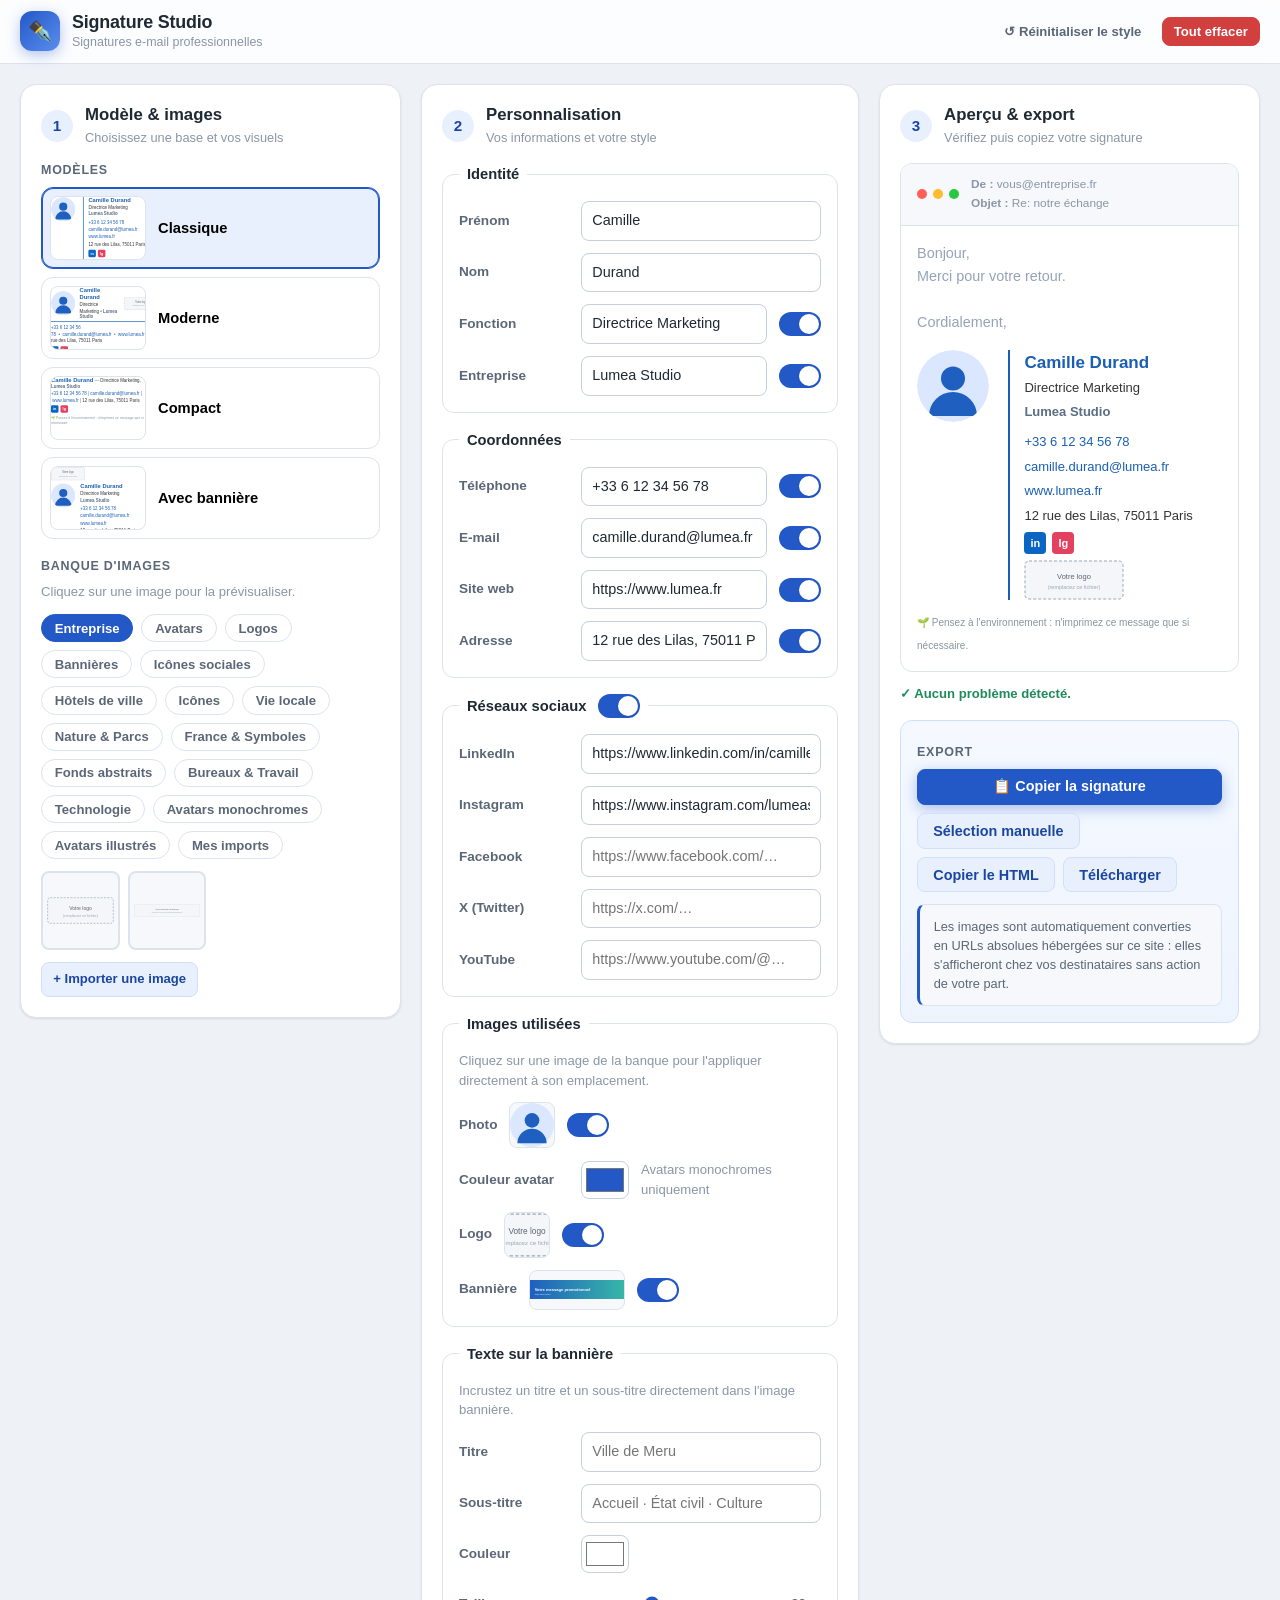
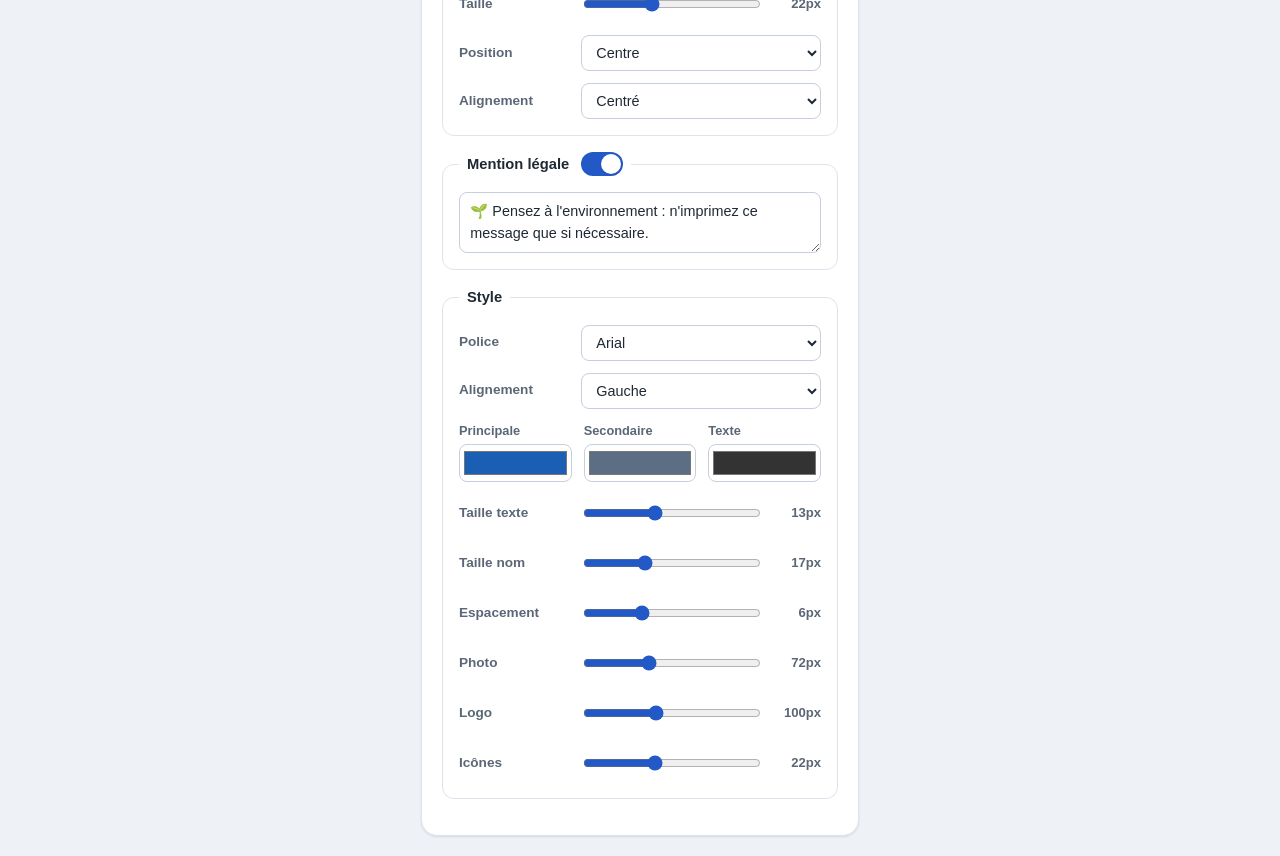
==== commit 1d105988: "Revert refonte UI/UX : retour au design précédent (cache-busting conservé)" ====
--- a/index.html
+++ b/index.html
@@ -6,20 +6,9 @@
   <title>Signature Studio — Créateur de signatures e-mail</title>
   <meta name="description" content="Concevez et exportez des signatures e-mail professionnelles. Application 100% statique, sans serveur ni installation.">
   <meta name="theme-color" content="#2358c7">
-  <script>
-    (function () {
-      try {
-        var saved = localStorage.getItem("signature-studio:theme:v1");
-        var dark = saved === "dark" || (!saved && matchMedia("(prefers-color-scheme: dark)").matches);
-        document.documentElement.dataset.theme = dark ? "dark" : "light";
-      } catch (e) {}
-    })();
-  </script>
-  <link rel="stylesheet" href="styles.css">
+  <link rel="stylesheet" href="styles.css?v=20260731-2">
 </head>
 <body>
-
-  <a class="skip-link" href="#contenu">Aller au contenu</a>
 
   <header class="app-header">
     <div class="brand">
@@ -30,30 +19,18 @@
       </div>
     </div>
     <div class="header-actions">
-      <a href="detourage.html" class="btn btn-ghost btn-sm" title="Outil de détourage auto de logos (IA, dans le navigateur)">✂ Détourage</a>
       <button type="button" id="btn-reset-style" class="btn btn-ghost btn-sm"
               title="Remet la police, les couleurs et les espacements par défaut sans perdre vos informations.">
         ↺ Réinitialiser le style
       </button>
-      <button type="button" id="btn-theme" class="btn btn-ghost btn-sm" title="Passer en mode sombre" aria-pressed="false">🌙</button>
-      <div class="dropdown">
-        <button type="button" id="btn-header-menu" class="btn btn-ghost btn-sm"
-                title="Plus d'actions" aria-haspopup="true" aria-expanded="false">
-          ⋯
-        </button>
-        <ul id="header-menu-list" class="dropdown-list is-hidden" role="menu" aria-label="Autres actions">
-          <li role="menuitem">
-            <button type="button" id="btn-reset-all" class="menu-danger"
-                    title="Efface toutes les données et personnalisations.">
-              🗑 Tout effacer
-            </button>
-          </li>
-        </ul>
-      </div>
+      <button type="button" id="btn-reset-all" class="btn btn-ghost btn-sm btn-danger"
+              title="Efface toutes les données et personnalisations.">
+        Tout effacer
+      </button>
     </div>
   </header>
 
-  <main class="layout" id="contenu">
+  <main class="layout">
 
     <!-- ========== ZONE 1 : modèles + banque d'images ========== -->
     <section class="panel panel-left" aria-labelledby="titre-modeles">
@@ -69,19 +46,15 @@
       <div id="template-list" class="template-list" role="radiogroup" aria-label="Choix du modèle de signature"></div>
 
       <h3 class="subhead">Banque d'images</h3>
-      <p class="hint">Cliquez sur une image pour l'appliquer à son emplacement.</p>
-      <div class="bank-search">
-        <input type="search" id="bank-search" placeholder="Rechercher une image…" aria-label="Rechercher une image dans la banque">
-      </div>
+      <p class="hint">Cliquez sur une image pour la prévisualiser.</p>
       <nav id="bank-tabs" class="bank-tabs" aria-label="Catégories d'images"></nav>
       <div id="bank-grid" class="bank-grid" aria-live="polite"></div>
 
       <div class="bank-import">
-        <label for="import-file" class="btn btn-secondary btn-sm" title="Importer une image depuis votre ordinateur (PNG, JPG, SVG, GIF, WebP — 400 Ko max). Stockée localement dans votre navigateur uniquement (localStorage), jamais envoyée sur un serveur.">
+        <label for="import-file" class="btn btn-secondary btn-sm" title="Importer une image depuis votre ordinateur (PNG, JPG, SVG, GIF, WebP — 400 Ko max).">
           + Importer une image
         </label>
         <input type="file" id="import-file" accept="image/*" hidden>
-        <p class="bank-import-hint">Stockage local uniquement — vos images restent dans votre navigateur (localStorage), elles ne sont jamais envoyées sur un serveur.</p>
       </div>
     </section>
 
@@ -97,15 +70,8 @@
 
       <form id="signature-form" autocomplete="on">
 
-        <fieldset id="fs-identite">
-          <legend>
-            <button type="button" class="accordion-toggle" aria-expanded="true" aria-controls="fs-identite-body">
-              <span class="accordion-title">Identité</span>
-              <span class="accordion-chevron" aria-hidden="true">▾</span>
-            </button>
-          </legend>
-          <div class="accordion-body" id="fs-identite-body">
-          <div class="accordion-inner">
+        <fieldset>
+          <legend>Identité</legend>
           <div class="field-row">
             <label for="f-firstName">Prénom</label>
             <input type="text" id="f-firstName" data-field="firstName" placeholder="Camille">
@@ -124,19 +90,10 @@
             <input type="text" id="f-company" data-field="company" placeholder="Lumea Studio">
             <input type="checkbox" class="switch" data-show="company" checked aria-label="Afficher l'entreprise" title="Afficher / masquer">
           </div>
-          </div>
-          </div>
-        </fieldset>
-
-        <fieldset id="fs-coordonnees">
-          <legend>
-            <button type="button" class="accordion-toggle" aria-expanded="true" aria-controls="fs-coordonnees-body">
-              <span class="accordion-title">Coordonnées</span>
-              <span class="accordion-chevron" aria-hidden="true">▾</span>
-            </button>
-          </legend>
-          <div class="accordion-body" id="fs-coordonnees-body">
-          <div class="accordion-inner">
+        </fieldset>
+
+        <fieldset>
+          <legend>Coordonnées</legend>
           <div class="field-row">
             <label for="f-phone">Téléphone</label>
             <input type="tel" id="f-phone" data-field="phone" placeholder="+33 6 12 34 56 78">
@@ -157,20 +114,12 @@
             <input type="text" id="f-address" data-field="address" placeholder="12 rue des Lilas, 75011 Paris">
             <input type="checkbox" class="switch" data-show="address" checked aria-label="Afficher l'adresse" title="Afficher / masquer">
           </div>
-          </div>
-          </div>
-        </fieldset>
-
-        <fieldset id="fs-social">
-          <legend>
-            <button type="button" class="accordion-toggle" aria-expanded="true" aria-controls="fs-social-body">
-              <span class="accordion-title">Réseaux sociaux</span>
-              <span class="accordion-chevron" aria-hidden="true">▾</span>
-            </button>
+        </fieldset>
+
+        <fieldset>
+          <legend>Réseaux sociaux
             <input type="checkbox" class="switch" data-show="social" checked aria-label="Afficher les réseaux sociaux" title="Afficher / masquer tous les réseaux">
           </legend>
-          <div class="accordion-body" id="fs-social-body">
-          <div class="accordion-inner">
           <div class="field-row">
             <label for="f-linkedin">LinkedIn</label>
             <input type="url" id="f-linkedin" data-field="linkedin" placeholder="https://www.linkedin.com/in/…">
@@ -191,24 +140,14 @@
             <label for="f-youtube">YouTube</label>
             <input type="url" id="f-youtube" data-field="youtube" placeholder="https://www.youtube.com/@…">
           </div>
-          </div>
-          </div>
-        </fieldset>
-
-        <fieldset id="fs-images">
-          <legend>
-            <button type="button" class="accordion-toggle" aria-expanded="true" aria-controls="fs-images-body">
-              <span class="accordion-title">Images utilisées</span>
-              <span class="accordion-chevron" aria-hidden="true">▾</span>
-            </button>
-          </legend>
-          <div class="accordion-body" id="fs-images-body">
-          <div class="accordion-inner">
+        </fieldset>
+
+        <fieldset>
+          <legend>Images utilisées</legend>
           <p class="hint">Cliquez sur une image de la banque pour l'appliquer directement à son emplacement.</p>
           <div class="field-row image-slot">
             <span class="label">Photo</span>
             <img id="slot-photo" class="slot-thumb" src="" alt="Photo actuelle">
-            <button type="button" id="slot-photo-empty" class="slot-placeholder" data-bank="avatars" hidden>👤 Choisir une photo</button>
             <input type="checkbox" class="switch" data-show="photo" checked aria-label="Afficher la photo" title="Afficher / masquer">
           </div>
           <div class="field-row">
@@ -219,28 +158,17 @@
           <div class="field-row image-slot">
             <span class="label">Logo</span>
             <img id="slot-logo" class="slot-thumb" src="" alt="Logo actuel">
-            <button type="button" id="slot-logo-empty" class="slot-placeholder" data-bank="logos" hidden>🏢 Choisir un logo</button>
             <input type="checkbox" class="switch" data-show="logo" checked aria-label="Afficher le logo" title="Afficher / masquer">
           </div>
           <div class="field-row image-slot">
             <span class="label">Bannière</span>
             <img id="slot-banner" class="slot-thumb slot-thumb-wide" src="" alt="Bannière actuelle">
-            <button type="button" id="slot-banner-empty" class="slot-placeholder" data-bank="bannieres" hidden>🖼 Choisir une bannière</button>
             <input type="checkbox" class="switch" data-show="banner" checked aria-label="Afficher la bannière" title="Afficher / masquer">
           </div>
-          </div>
-          </div>
-        </fieldset>
-
-        <fieldset id="fs-banniere">
-          <legend>
-            <button type="button" class="accordion-toggle" aria-expanded="true" aria-controls="fs-banniere-body">
-              <span class="accordion-title">Texte sur la bannière</span>
-              <span class="accordion-chevron" aria-hidden="true">▾</span>
-            </button>
-          </legend>
-          <div class="accordion-body" id="fs-banniere-body">
-          <div class="accordion-inner">
+        </fieldset>
+
+        <fieldset>
+          <legend>Texte sur la bannière</legend>
           <p class="hint">Incrustez un titre et un sous-titre directement dans l'image bannière.</p>
           <div class="field-row">
             <label for="f-bannerTitle">Titre</label>
@@ -275,37 +203,20 @@
               <option value="right">Droite</option>
             </select>
           </div>
-          </div>
-          </div>
-        </fieldset>
-
-        <fieldset id="fs-legal">
-          <legend>
-            <button type="button" class="accordion-toggle" aria-expanded="true" aria-controls="fs-legal-body">
-              <span class="accordion-title">Mention légale</span>
-              <span class="accordion-chevron" aria-hidden="true">▾</span>
-            </button>
+        </fieldset>
+
+        <fieldset>
+          <legend>Mention légale
             <input type="checkbox" class="switch" data-show="legal" checked aria-label="Afficher la mention" title="Afficher / masquer">
           </legend>
-          <div class="accordion-body" id="fs-legal-body">
-          <div class="accordion-inner">
           <div class="field-row">
             <textarea id="f-legal" data-field="legal" rows="2" aria-label="Texte légal ou environnemental"
               placeholder="Ex. : Pensez à l'environnement avant d'imprimer ce message."></textarea>
           </div>
-          </div>
-          </div>
-        </fieldset>
-
-        <fieldset id="fs-style">
-          <legend>
-            <button type="button" class="accordion-toggle" aria-expanded="true" aria-controls="fs-style-body">
-              <span class="accordion-title">Style</span>
-              <span class="accordion-chevron" aria-hidden="true">▾</span>
-            </button>
-          </legend>
-          <div class="accordion-body" id="fs-style-body">
-          <div class="accordion-inner">
+        </fieldset>
+
+        <fieldset>
+          <legend>Style</legend>
           <div class="field-row">
             <label for="s-font">Police</label>
             <select id="s-font" data-style="font" title="Polices compatibles avec tous les logiciels de messagerie.">
@@ -372,8 +283,6 @@
             <label for="s-iconSize">Icônes</label>
             <input type="range" id="s-iconSize" data-style="iconSize" min="16" max="32" step="2">
             <output for="s-iconSize" id="out-iconSize">22px</output>
-          </div>
-          </div>
           </div>
         </fieldset>
       </form>
@@ -420,18 +329,10 @@
                   title="Copie le code HTML brut de la signature.">
             Copier le HTML
           </button>
-          <div class="dropdown">
-            <button type="button" id="btn-download" class="btn btn-secondary"
-                    title="Télécharger la signature (HTML, image PNG ou brouillon EML pour votre client de messagerie)."
-                    aria-haspopup="true" aria-expanded="false">
-              Télécharger ▾
-            </button>
-            <ul id="download-list" class="dropdown-list is-hidden" role="menu" aria-label="Formats de téléchargement">
-              <li role="menuitem"><button type="button" data-dl="html">Fichier HTML</button></li>
-              <li role="menuitem"><button type="button" data-dl="png">Image PNG</button></li>
-              <li role="menuitem"><button type="button" data-dl="eml">Brouillon .eml (Mail, Outlook…)</button></li>
-            </ul>
-          </div>
+          <button type="button" id="btn-download" class="btn btn-secondary"
+                  title="Télécharge un fichier signature.html autonome.">
+            Télécharger
+          </button>
         </div>
         <p class="hint-info">
           Les images sont automatiquement converties en URLs absolues hébergées sur ce site :
@@ -449,7 +350,7 @@
     <img id="zoom-img" src="" alt="">
   </div>
 
-  <script src="assets/images-data.js"></script>
-  <script src="app.js"></script>
+  <script src="assets/images-data.js?v=20260731-2"></script>
+  <script src="app.js?v=20260731-2"></script>
 </body>
 </html>
--- a/styles.css
+++ b/styles.css
@@ -1,6 +1,5 @@
 /* ===================== Design tokens ===================== */
 :root {
-  color-scheme: light;
   --c-bg: #eef1f6;
   --c-surface: #ffffff;
   --c-surface-2: #f6f8fc;
@@ -12,18 +11,11 @@
   --c-accent: #2358c7;
   --c-accent-dark: #1b46a0;
   --c-accent-soft: #e9f0fd;
-  --c-accent-soft-hover: #dce8fc;
-  --c-accent-border: #cfe0fb;
   --c-success: #1f8a5b;
   --c-success-soft: #e6f6ee;
   --c-danger: #d23f3f;
   --c-danger-soft: #fdeaea;
   --c-warning: #b9821a;
-  --c-warning-soft: #fff6e6;
-  --c-warning-border: #f3d9a0;
-  --c-header-bg: rgba(255, 255, 255, 0.85);
-  --c-toast-bg: #1f2933;
-  --c-toast-text: #ffffff;
 
   --r-sm: 8px;
   --r-md: 12px;
@@ -44,37 +36,6 @@
 
   --font-ui: -apple-system, BlinkMacSystemFont, "Segoe UI", Roboto, Helvetica, Arial, sans-serif;
   --header-h: 64px;
-}
-
-:root[data-theme="dark"] {
-  color-scheme: dark;
-  --c-bg: #11151c;
-  --c-surface: #1a212b;
-  --c-surface-2: #222b38;
-  --c-border: #2c3644;
-  --c-border-strong: #3c4858;
-  --c-text: #e6ebf2;
-  --c-text-soft: #a6b2c2;
-  --c-muted: #7c8a9c;
-  --c-accent: #5b8def;
-  --c-accent-dark: #85a7f2;
-  --c-accent-soft: #1d2a45;
-  --c-accent-soft-hover: #25365a;
-  --c-accent-border: #2f4a7d;
-  --c-success: #3fcf8f;
-  --c-success-soft: #16352a;
-  --c-danger: #ef6d6d;
-  --c-danger-soft: #3d2226;
-  --c-warning: #e5b650;
-  --c-warning-soft: #332a15;
-  --c-warning-border: #5a4c1f;
-  --c-header-bg: rgba(17, 21, 28, 0.85);
-  --c-toast-bg: #2b3544;
-  --c-toast-text: #eef2f7;
-  --shadow-sm: 0 1px 2px rgba(0, 0, 0, 0.25), 0 1px 3px rgba(0, 0, 0, 0.2);
-  --shadow-md: 0 6px 18px rgba(0, 0, 0, 0.35);
-  --shadow-lg: 0 18px 50px rgba(0, 0, 0, 0.5);
-  --shadow-accent: 0 4px 14px rgba(91, 141, 239, 0.35);
 }
 
 /* ===================== Base ===================== */
@@ -102,22 +63,6 @@
 }
 
 /* ===================== Header ===================== */
-.skip-link {
-  position: fixed;
-  top: -100px;
-  left: var(--sp-4);
-  z-index: 100;
-  padding: 0.6rem 1rem;
-  background: var(--c-accent);
-  color: #fff;
-  border-radius: 0 0 var(--r-sm) var(--r-sm);
-  font-weight: 600;
-  font-size: 0.85rem;
-  text-decoration: none;
-  transition: top 0.15s ease;
-}
-.skip-link:focus { top: 0; }
-
 .app-header {
   position: sticky;
   top: 0;
@@ -128,7 +73,7 @@
   justify-content: space-between;
   gap: var(--sp-4);
   padding: 0 var(--sp-5);
-  background: var(--c-header-bg);
+  background: rgba(255, 255, 255, 0.85);
   backdrop-filter: saturate(180%) blur(10px);
   border-bottom: 1px solid var(--c-border);
 }
@@ -176,8 +121,8 @@
 }
 .btn-primary:hover { background: var(--c-accent-dark); border-color: var(--c-accent-dark); }
 
-.btn-secondary { background: var(--c-accent-soft); border-color: var(--c-accent-border); color: var(--c-accent-dark); }
-.btn-secondary:hover { background: var(--c-accent-soft-hover); }
+.btn-secondary { background: var(--c-accent-soft); border-color: #cfe0fb; color: var(--c-accent-dark); }
+.btn-secondary:hover { background: #dce8fc; }
 
 .btn-ghost { background: transparent; border-color: transparent; color: var(--c-text-soft); }
 .btn-ghost:hover { background: var(--c-surface-2); border-color: var(--c-border); }
@@ -263,27 +208,22 @@
 }
 
 /* ===================== Templates ===================== */
-.template-list {
-  display: grid;
-  grid-template-columns: repeat(2, 1fr);
-  gap: var(--sp-2);
-}
+.template-list { display: flex; flex-direction: column; gap: var(--sp-2); }
 
 .template-card {
   display: flex;
-  flex-direction: column;
-  align-items: stretch;
-  gap: var(--sp-2);
+  align-items: center;
+  gap: var(--sp-3);
   width: 100%;
   text-align: left;
-  padding: var(--sp-3);
+  padding: var(--sp-2);
   border: 1.5px solid var(--c-border);
   border-radius: var(--r-md);
   background: var(--c-surface);
   cursor: pointer;
-  transition: border-color 0.15s, background 0.15s, box-shadow 0.15s, transform 0.1s;
-}
-.template-card:hover { border-color: var(--c-border-strong); background: var(--c-surface-2); transform: translateY(-1px); box-shadow: var(--shadow-sm); }
+  transition: border-color 0.15s, background 0.15s, box-shadow 0.15s;
+}
+.template-card:hover { border-color: var(--c-border-strong); background: var(--c-surface-2); }
 .template-card.is-selected {
   border-color: var(--c-accent);
   background: var(--c-accent-soft);
@@ -291,9 +231,9 @@
 }
 
 .tpl-thumb {
-  flex: 0 0 auto;
-  width: 100%;
-  aspect-ratio: 4 / 3;
+  flex: 0 0 96px;
+  width: 96px;
+  height: 64px;
   overflow: hidden;
   border: 1px solid var(--c-border);
   border-radius: var(--r-sm);
@@ -305,50 +245,13 @@
   width: 300%;
   pointer-events: none;
 }
-.tpl-name-row {
-  display: flex;
-  align-items: center;
-  justify-content: space-between;
-  gap: var(--sp-2);
-}
 .tpl-name { font-weight: 600; font-size: 0.92rem; }
-.tpl-badge {
-  flex: 0 0 auto;
-  font-size: 0.64rem;
-  font-weight: 700;
-  text-transform: uppercase;
-  letter-spacing: 0.04em;
-  padding: 2px 8px;
-  border-radius: var(--r-pill);
-  background: var(--c-accent);
-  color: #fff;
-}
 
 /* ===================== Image bank ===================== */
-.bank-search { margin-bottom: var(--sp-3); }
-.bank-search input {
-  width: 100%;
-  font: inherit;
-  font-size: 0.85rem;
-  padding: 0.5rem 0.75rem;
-  color: var(--c-text);
-  background: var(--c-surface);
-  border: 1px solid var(--c-border-strong);
-  border-radius: var(--r-sm);
-  transition: border-color 0.15s, box-shadow 0.15s;
-}
-.bank-search input:focus {
-  outline: none;
-  border-color: var(--c-accent);
-  box-shadow: 0 0 0 3px var(--c-accent-soft);
-}
-
 .bank-tabs { display: flex; flex-wrap: wrap; gap: var(--sp-2); margin-bottom: var(--sp-3); }
 
 .bank-tab {
   appearance: none;
-  display: inline-flex;
-  align-items: center;
   border: 1px solid var(--c-border);
   background: var(--c-surface);
   color: var(--c-text-soft);
@@ -362,23 +265,6 @@
 .bank-tab:hover { border-color: var(--c-border-strong); color: var(--c-text); }
 .bank-tab.is-active { background: var(--c-accent); border-color: var(--c-accent); color: #fff; }
 
-.bank-count {
-  margin-left: 6px;
-  padding: 1px 7px;
-  font-size: 0.66rem;
-  font-weight: 700;
-  line-height: 1.5;
-  border-radius: var(--r-pill);
-  background: var(--c-surface-2);
-  border: 1px solid var(--c-border);
-  color: var(--c-muted);
-}
-.bank-tab.is-active .bank-count {
-  background: rgba(255, 255, 255, 0.18);
-  border-color: transparent;
-  color: #fff;
-}
-
 .bank-grid {
   display: grid;
   grid-template-columns: repeat(4, 1fr);
@@ -394,73 +280,16 @@
   cursor: pointer;
   aspect-ratio: 1 / 1;
   overflow: hidden;
-  transition: border-color 0.15s, transform 0.1s, box-shadow 0.15s;
-}
-.bank-item:hover { border-color: var(--c-border-strong); transform: translateY(-2px); box-shadow: var(--shadow-sm); }
+  transition: border-color 0.15s, transform 0.1s;
+}
+.bank-item:hover { border-color: var(--c-border-strong); transform: translateY(-2px); }
 .bank-item.is-selected { border-color: var(--c-accent); box-shadow: 0 0 0 2px var(--c-accent-soft); }
-.bank-item img {
-  width: 100%;
-  height: 100%;
-  object-fit: contain;
-  display: block;
-  transition: transform 0.18s ease;
-}
-.bank-item:hover img { transform: scale(1.12); }
-
-.bank-empty-state {
-  grid-column: 1 / -1;
-  text-align: center;
-  padding: var(--sp-6) var(--sp-3);
-  color: var(--c-muted);
-}
-.bank-empty-state .bank-empty-icon { display: block; font-size: 2rem; opacity: 0.45; margin-bottom: var(--sp-2); }
-.bank-empty-state p { margin: 0 0 var(--sp-2); font-size: 0.88rem; color: var(--c-muted); }
-.bank-empty-state .btn { margin-top: var(--sp-2); }
+.bank-item img { width: 100%; height: 100%; object-fit: contain; display: block; }
+
+.bank-empty { grid-column: 1 / -1; color: var(--c-muted); font-size: 0.85rem; padding: var(--sp-3); text-align: center; }
 
 .bank-import { margin-top: var(--sp-3); }
 .bank-import .btn { display: inline-block; }
-.bank-import-hint {
-  margin: var(--sp-2) 0 0;
-  font-size: 11px;
-  line-height: 1.4;
-  color: var(--c-muted);
-}
-
-/* ===================== Dropdown menu (download + header) ===================== */
-.dropdown { position: relative; display: inline-block; }
-.dropdown-list {
-  position: absolute;
-  right: 0;
-  top: calc(100% + 4px);
-  z-index: 50;
-  margin: 0;
-  padding: 4px;
-  list-style: none;
-  background: var(--c-surface);
-  border: 1px solid var(--c-border-strong);
-  border-radius: var(--r-sm);
-  box-shadow: var(--shadow-md);
-  min-width: 220px;
-}
-.dropdown-list.is-hidden { display: none; }
-.dropdown-list button {
-  width: 100%;
-  text-align: left;
-  background: transparent;
-  border: 0;
-  padding: 7px 10px;
-  font-size: 0.85rem;
-  font-weight: 600;
-  color: var(--c-text);
-  border-radius: 6px;
-  cursor: pointer;
-  display: flex;
-  align-items: center;
-  gap: 8px;
-}
-.dropdown-list button:hover { background: var(--c-surface-2); }
-.dropdown-list .menu-danger { color: var(--c-danger); }
-.dropdown-list .menu-danger:hover { background: var(--c-danger-soft); }
 
 /* ===================== Forms ===================== */
 fieldset {
@@ -469,57 +298,16 @@
   padding: var(--sp-4);
   margin: 0 0 var(--sp-4);
   background: var(--c-surface);
-  transition: padding 0.2s ease;
-}
-fieldset.is-collapsed { padding-bottom: var(--sp-2); }
+}
 fieldset > legend {
   display: flex;
   align-items: center;
-  gap: var(--sp-2);
+  gap: var(--sp-3);
   font-weight: 700;
   font-size: 0.92rem;
   padding: 0 var(--sp-2);
-  width: 100%;
 }
 fieldset > legend .switch { margin-left: auto; }
-
-.accordion-toggle {
-  appearance: none;
-  border: 0;
-  background: none;
-  margin: 0;
-  padding: 0;
-  flex: 1 1 auto;
-  min-width: 0;
-  display: flex;
-  align-items: center;
-  justify-content: space-between;
-  gap: var(--sp-2);
-  font: inherit;
-  font-weight: 700;
-  font-size: 0.92rem;
-  color: var(--c-text);
-  cursor: pointer;
-  border-radius: 4px;
-  text-align: left;
-}
-.accordion-toggle:hover { color: var(--c-accent-dark); }
-.accordion-chevron {
-  flex: 0 0 auto;
-  color: var(--c-muted);
-  font-size: 0.8em;
-  transition: transform 0.2s ease;
-}
-.accordion-toggle[aria-expanded="false"] .accordion-chevron { transform: rotate(-90deg); }
-
-.accordion-body {
-  display: grid;
-  grid-template-rows: 1fr;
-  transition: grid-template-rows 0.25s ease;
-}
-fieldset.is-collapsed .accordion-body { grid-template-rows: 0fr; }
-.accordion-inner { overflow: hidden; min-height: 0; padding-top: var(--sp-4); }
-fieldset.is-collapsed .accordion-inner { padding-top: 0; }
 
 .field-row {
   display: flex;
@@ -619,30 +407,6 @@
 .slot-thumb-wide { width: 96px; height: 40px; object-fit: contain; }
 .field-row.image-slot .label { flex-basis: auto; }
 
-.slot-placeholder {
-  appearance: none;
-  flex: 0 0 auto;
-  display: inline-flex;
-  align-items: center;
-  gap: var(--sp-2);
-  padding: 0.45rem 0.75rem;
-  font: inherit;
-  font-size: 0.8rem;
-  font-weight: 600;
-  color: var(--c-text-soft);
-  background: var(--c-surface-2);
-  border: 1.5px dashed var(--c-border-strong);
-  border-radius: var(--r-sm);
-  cursor: pointer;
-  transition: border-color 0.15s, color 0.15s, background 0.15s;
-}
-.slot-placeholder:hover {
-  border-color: var(--c-accent);
-  color: var(--c-accent-dark);
-  background: var(--c-accent-soft);
-}
-.slot-placeholder[hidden] { display: none; }
-
 /* Color row */
 .color-row {
   display: grid;
@@ -733,8 +497,8 @@
   font-size: 0.82rem;
   padding: 0.55rem 0.7rem;
   border-radius: var(--r-sm);
-  background: var(--c-warning-soft);
-  border: 1px solid var(--c-warning-border);
+  background: #fff6e6;
+  border: 1px solid #f3d9a0;
   color: var(--c-warning);
 }
 .warning-item.is-info { background: var(--c-surface-2); border-color: var(--c-border); color: var(--c-text-soft); }
@@ -744,12 +508,9 @@
 .export-card {
   margin-top: var(--sp-4);
   padding: var(--sp-4);
-  border: 1px solid var(--c-accent-border);
+  border: 1px solid #cfe0fb;
   border-radius: var(--r-md);
   background: linear-gradient(180deg, #f5f9ff, #eef4fe);
-}
-:root[data-theme="dark"] .export-card {
-  background: linear-gradient(180deg, #16213a, #121b2e);
 }
 .export-actions { display: flex; flex-wrap: wrap; gap: var(--sp-2); }
 .export-actions .btn-primary { flex: 1 1 auto; }
@@ -766,12 +527,11 @@
   border-radius: var(--r-pill);
   font-size: 0.88rem;
   font-weight: 600;
-  color: var(--c-toast-text);
-  background: var(--c-toast-bg);
+  color: #fff;
+  background: var(--c-text);
   box-shadow: var(--shadow-md);
   animation: toastIn 0.25s ease;
 }
-:root[data-theme="dark"] .toast { border: 1px solid var(--c-border-strong); }
 .toast.is-success { background: var(--c-success); }
 .toast.is-error { background: var(--c-danger); }
 .toast.is-hidden { display: none; }
@@ -867,15 +627,5 @@
   .field-row textarea { flex-basis: 100%; }
   .color-row { grid-template-columns: repeat(2, 1fr); }
   .bank-grid { grid-template-columns: repeat(3, 1fr); }
-  .template-list { grid-template-columns: 1fr; }
   .image-slot { grid-template-columns: 1fr; }
 }
-
-@media (prefers-reduced-motion: reduce) {
-  *, *::before, *::after {
-    animation-duration: 0.01ms !important;
-    animation-iteration-count: 1 !important;
-    transition-duration: 0.01ms !important;
-    scroll-behavior: auto !important;
-  }
-}
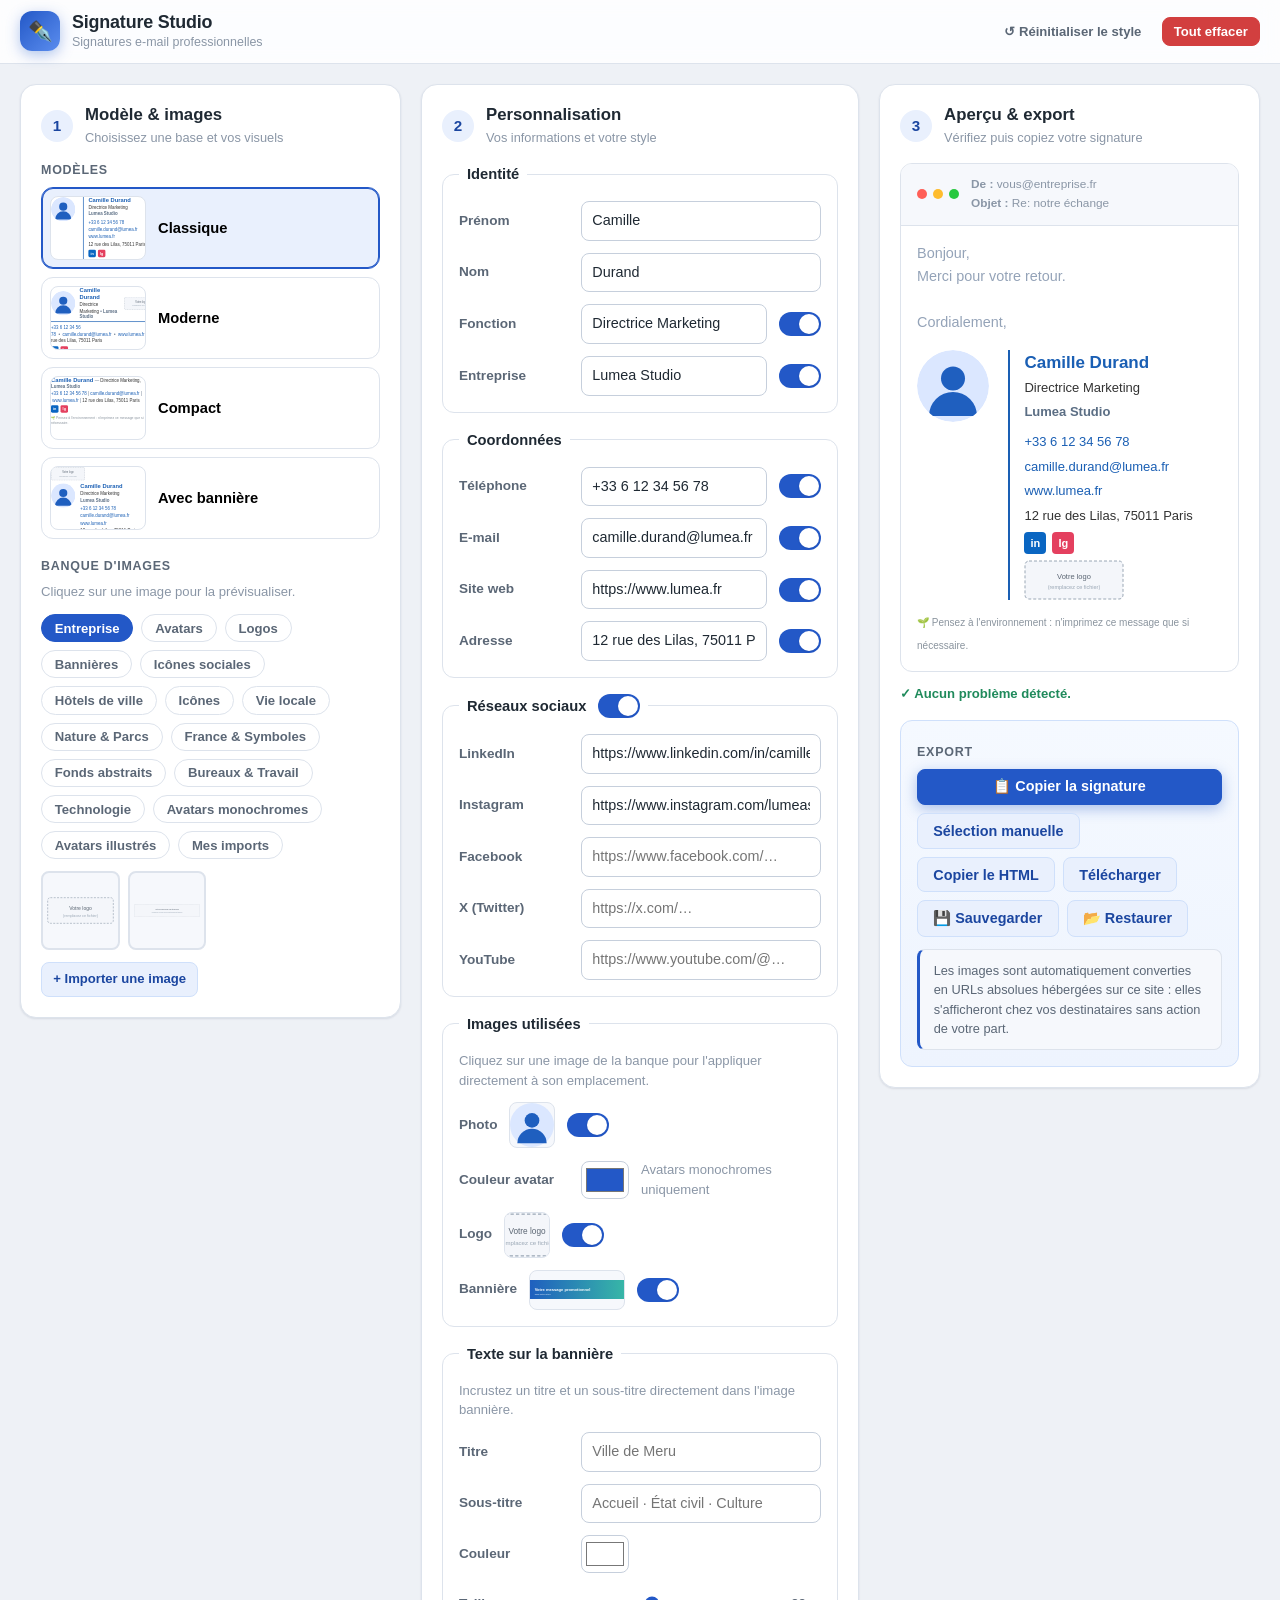
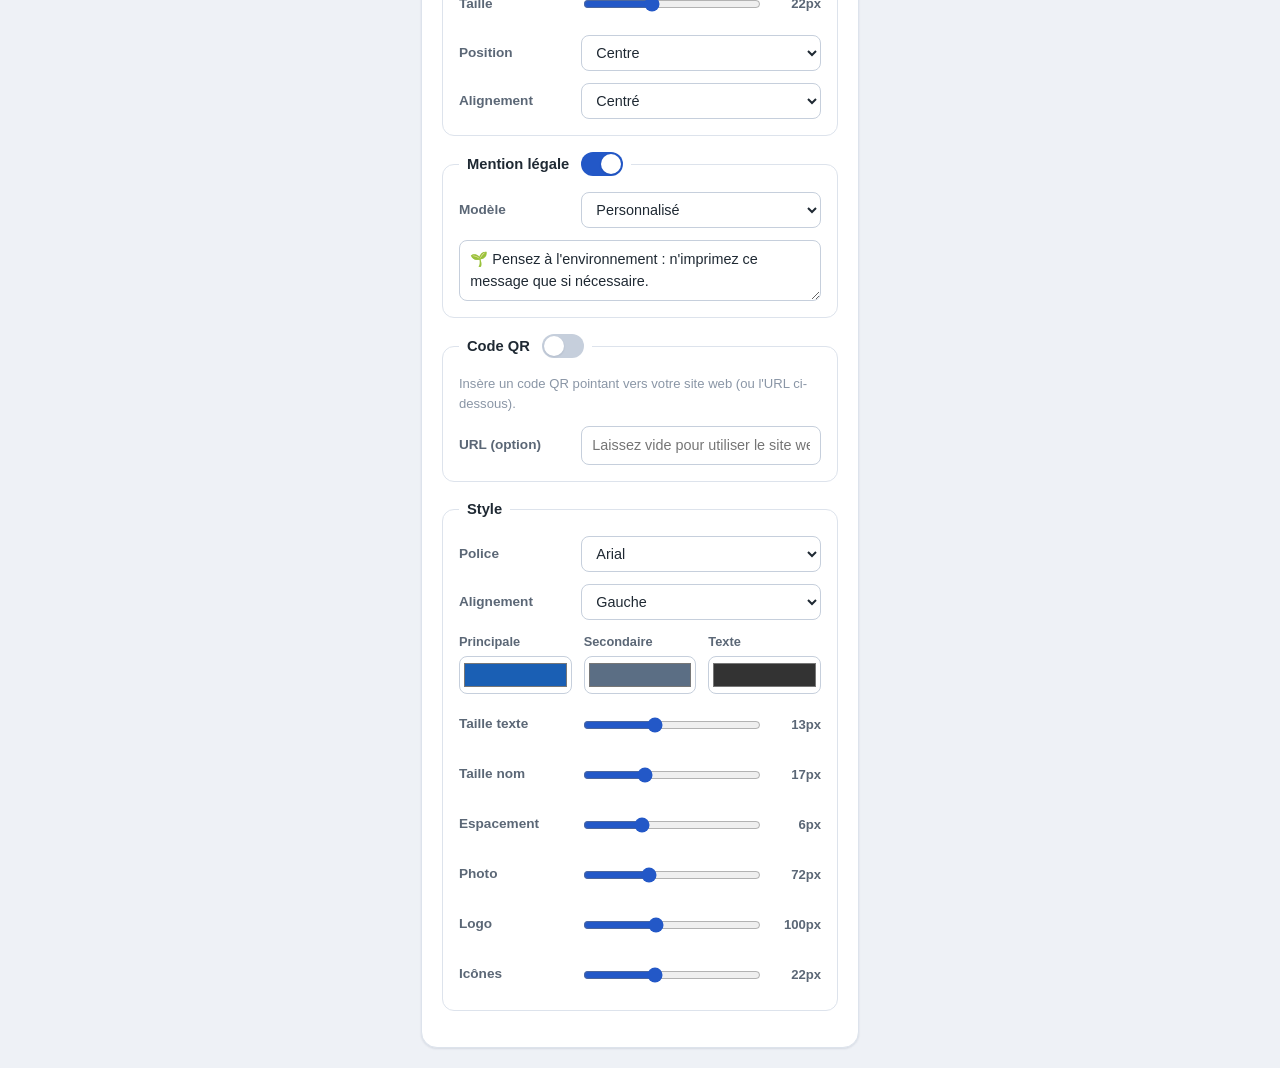
==== commit 782eeb35: "Améliorations: QR code, mentions légales préréglées, sauvegarde/restauration JSON, avertissement Gma" ====
--- a/index.html
+++ b/index.html
@@ -6,7 +6,7 @@
   <title>Signature Studio — Créateur de signatures e-mail</title>
   <meta name="description" content="Concevez et exportez des signatures e-mail professionnelles. Application 100% statique, sans serveur ni installation.">
   <meta name="theme-color" content="#2358c7">
-  <link rel="stylesheet" href="styles.css?v=20260731-2">
+  <link rel="stylesheet" href="styles.css?v=20260802-1">
 </head>
 <body>
 
@@ -210,8 +210,28 @@
             <input type="checkbox" class="switch" data-show="legal" checked aria-label="Afficher la mention" title="Afficher / masquer">
           </legend>
           <div class="field-row">
+            <label for="s-legalPreset">Modèle</label>
+            <select id="s-legalPreset">
+              <option value="custom">Personnalisé</option>
+              <option value="env">Environnement</option>
+              <option value="rgpd">RGPD</option>
+              <option value="institut">Institutionnel</option>
+            </select>
+          </div>
+          <div class="field-row">
             <textarea id="f-legal" data-field="legal" rows="2" aria-label="Texte légal ou environnemental"
               placeholder="Ex. : Pensez à l'environnement avant d'imprimer ce message."></textarea>
+          </div>
+        </fieldset>
+
+        <fieldset>
+          <legend>Code QR
+            <input type="checkbox" class="switch" data-show="qr" aria-label="Afficher un code QR" title="Afficher / masquer le code QR">
+          </legend>
+          <p class="hint">Insère un code QR pointant vers votre site web (ou l'URL ci-dessous).</p>
+          <div class="field-row">
+            <label for="f-qr">URL (option)</label>
+            <input type="url" id="f-qr" data-field="qr" placeholder="Laissez vide pour utiliser le site web">
           </div>
         </fieldset>
 
@@ -333,6 +353,15 @@
                   title="Télécharge un fichier signature.html autonome.">
             Télécharger
           </button>
+          <button type="button" id="btn-save" class="btn btn-secondary"
+                  title="Télécharge votre configuration (signature-config.json) pour la réutiliser plus tard.">
+            💾 Sauvegarder
+          </button>
+          <button type="button" id="btn-restore" class="btn btn-secondary"
+                  title="Restaurer une configuration précédemment sauvegardée.">
+            📂 Restaurer
+          </button>
+          <input type="file" id="restore-file" accept="application/json,.json" hidden>
         </div>
         <p class="hint-info">
           Les images sont automatiquement converties en URLs absolues hébergées sur ce site :
@@ -350,7 +379,7 @@
     <img id="zoom-img" src="" alt="">
   </div>
 
-  <script src="assets/images-data.js?v=20260731-2"></script>
-  <script src="app.js?v=20260731-2"></script>
+  <script src="assets/images-data.js?v=20260802-1"></script>
+  <script src="app.js?v=20260802-1"></script>
 </body>
 </html>
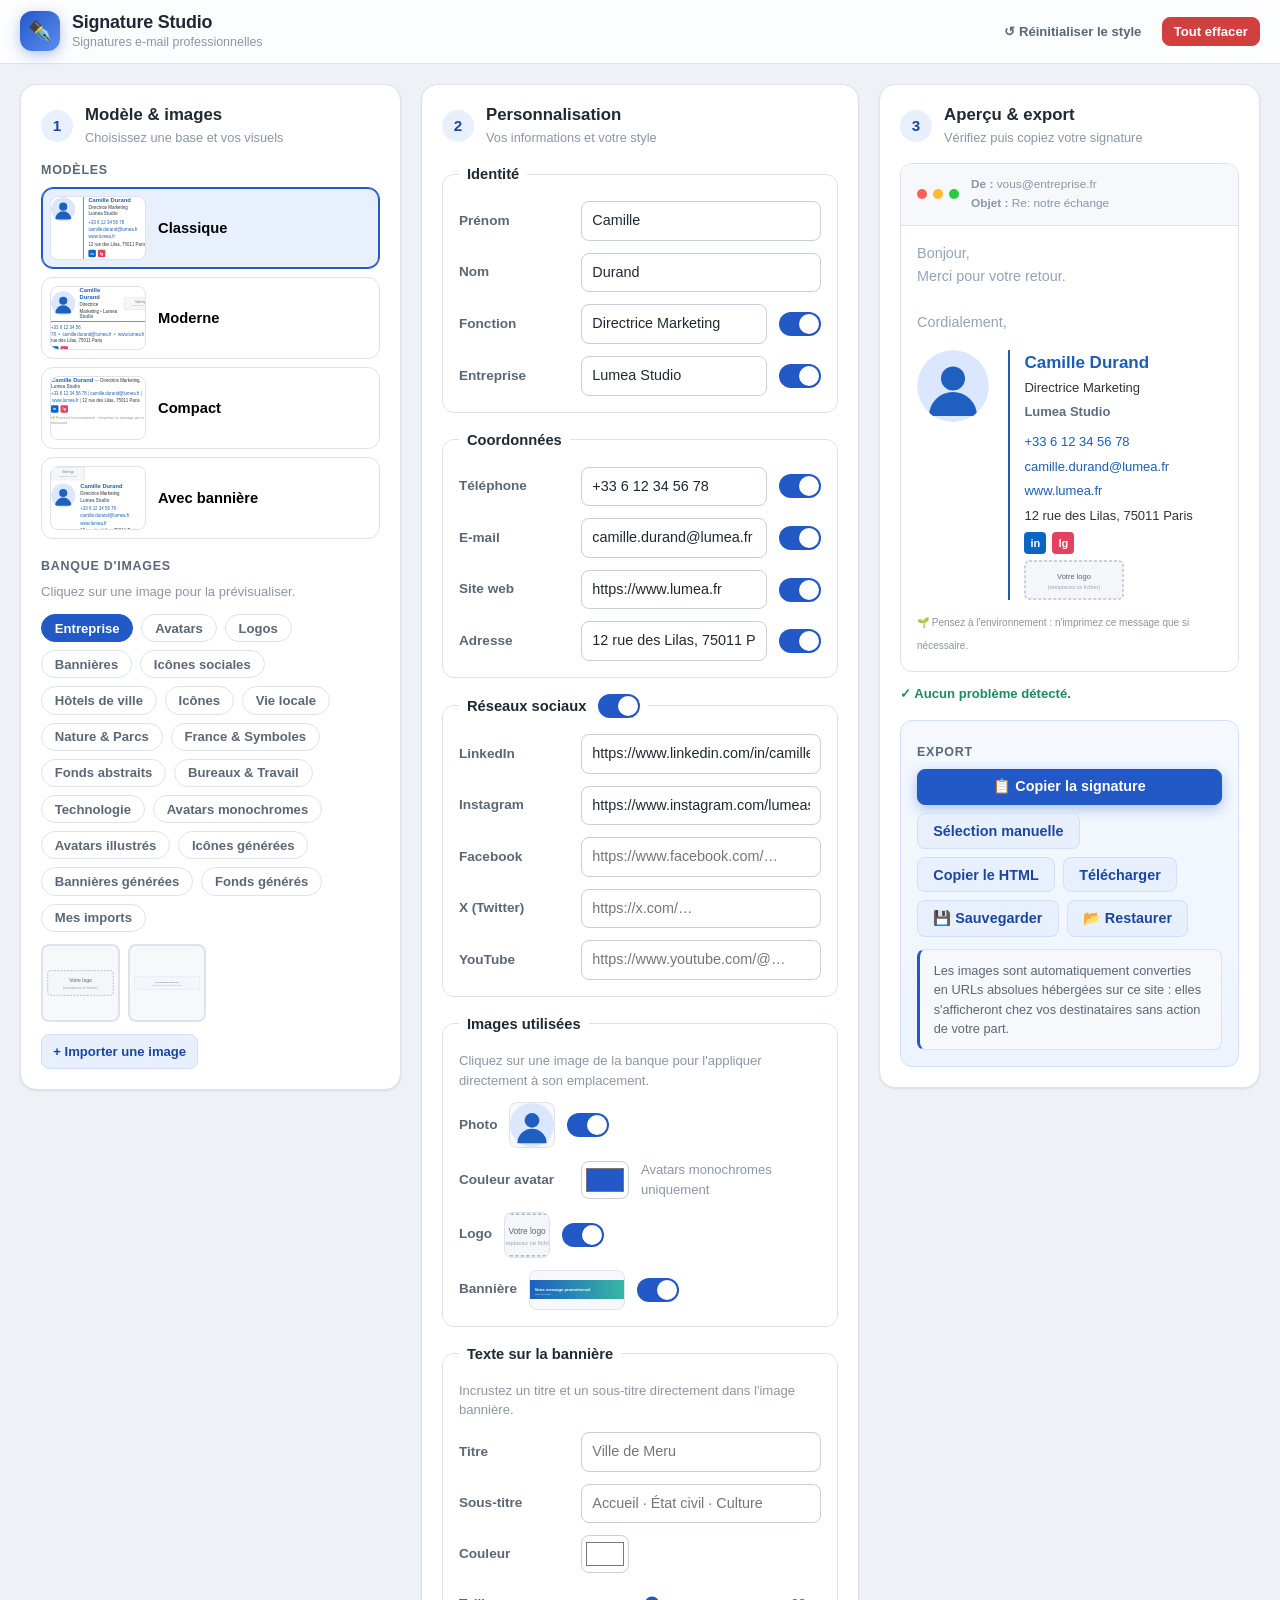
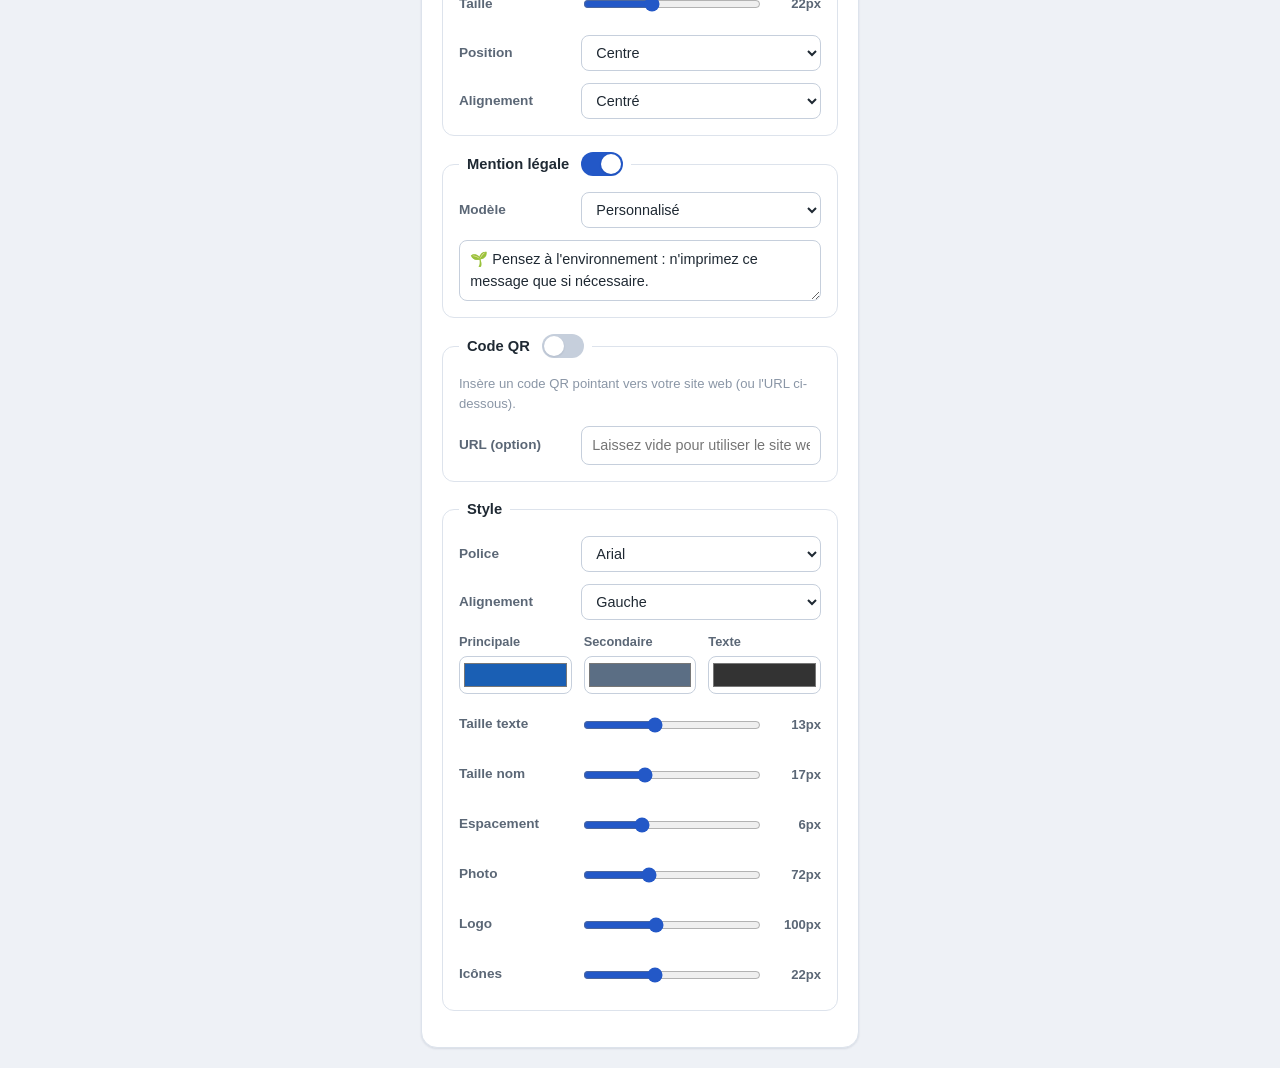
==== commit 57013083: "Ajout catalogue généré RunningHub : 16 icônes, 6 bannières, 8 fonds (GPT Image 2)" ====
--- a/index.html
+++ b/index.html
@@ -6,7 +6,7 @@
   <title>Signature Studio — Créateur de signatures e-mail</title>
   <meta name="description" content="Concevez et exportez des signatures e-mail professionnelles. Application 100% statique, sans serveur ni installation.">
   <meta name="theme-color" content="#2358c7">
-  <link rel="stylesheet" href="styles.css?v=20260802-1">
+  <link rel="stylesheet" href="styles.css?v=20260806-1">
 </head>
 <body>
 
@@ -379,7 +379,7 @@
     <img id="zoom-img" src="" alt="">
   </div>
 
-  <script src="assets/images-data.js?v=20260802-1"></script>
-  <script src="app.js?v=20260802-1"></script>
+  <script src="assets/images-data.js?v=20260806-1"></script>
+  <script src="app.js?v=20260806-1"></script>
 </body>
 </html>
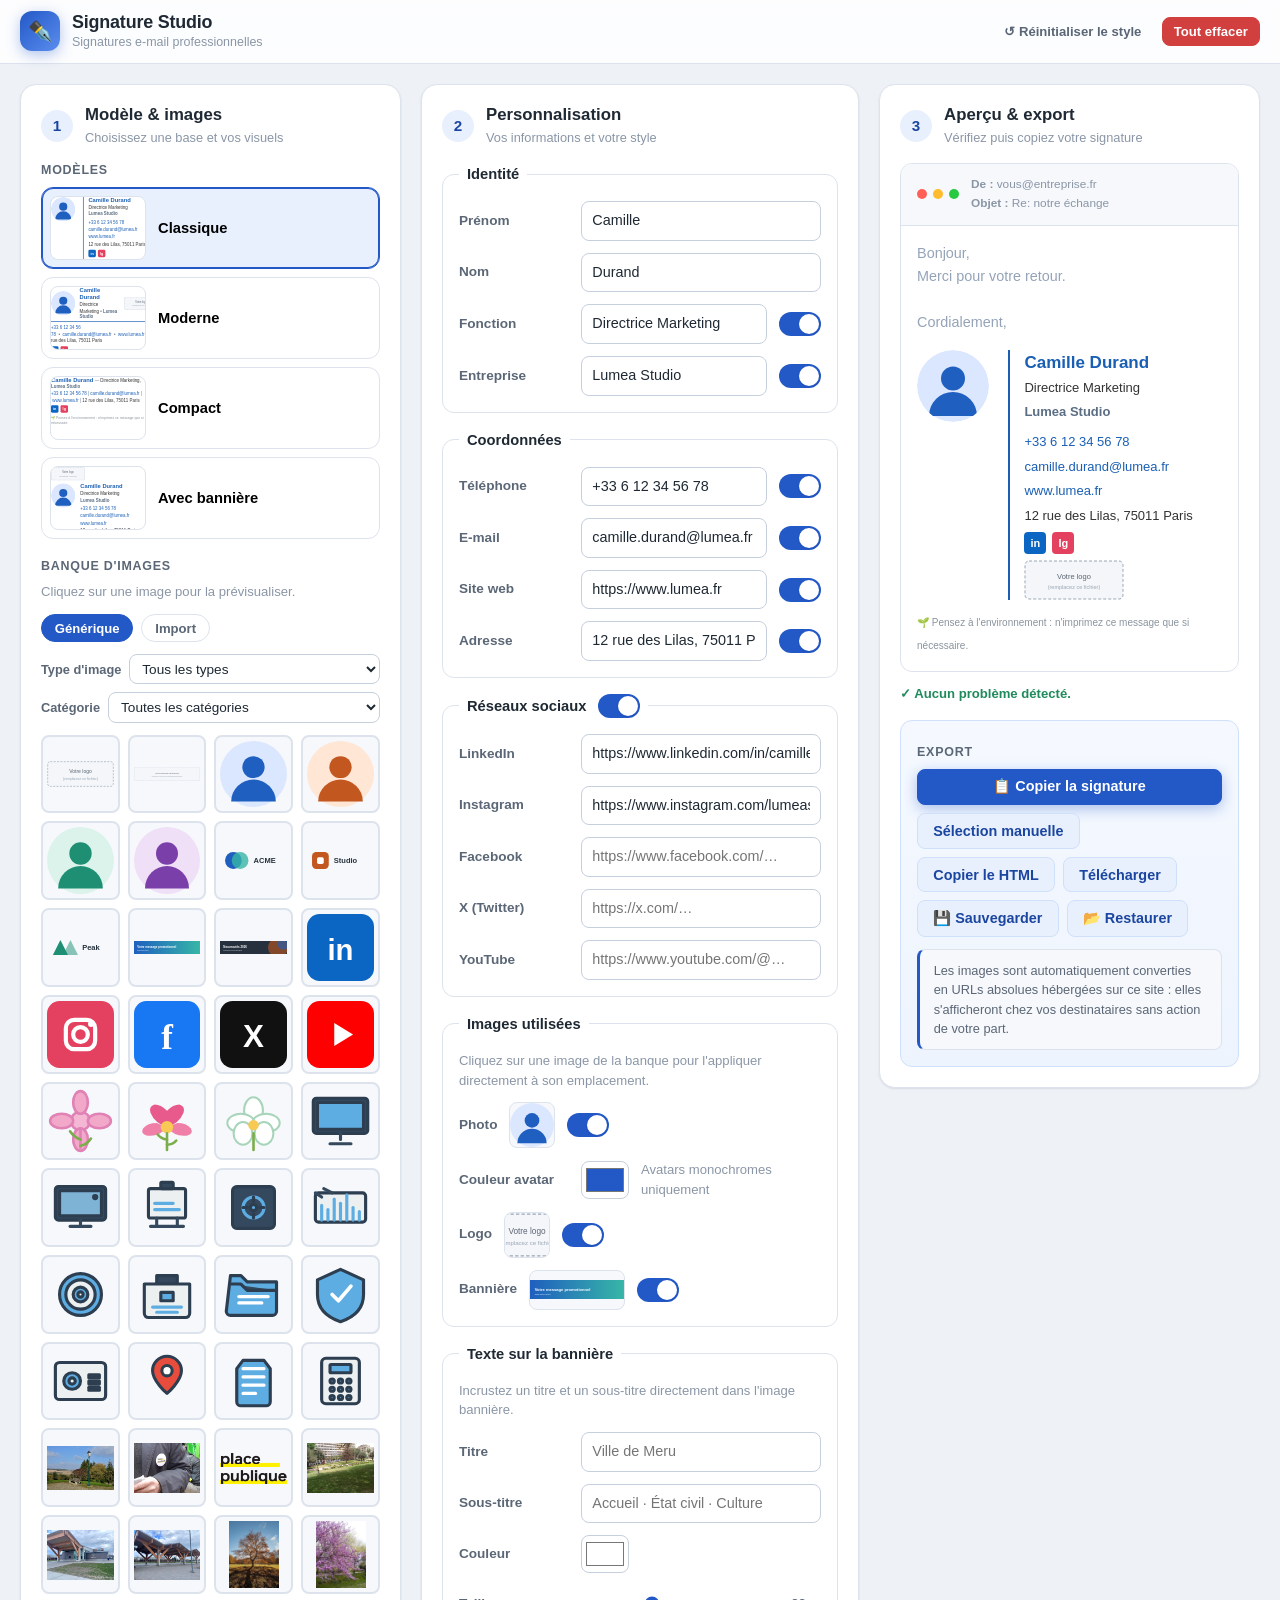
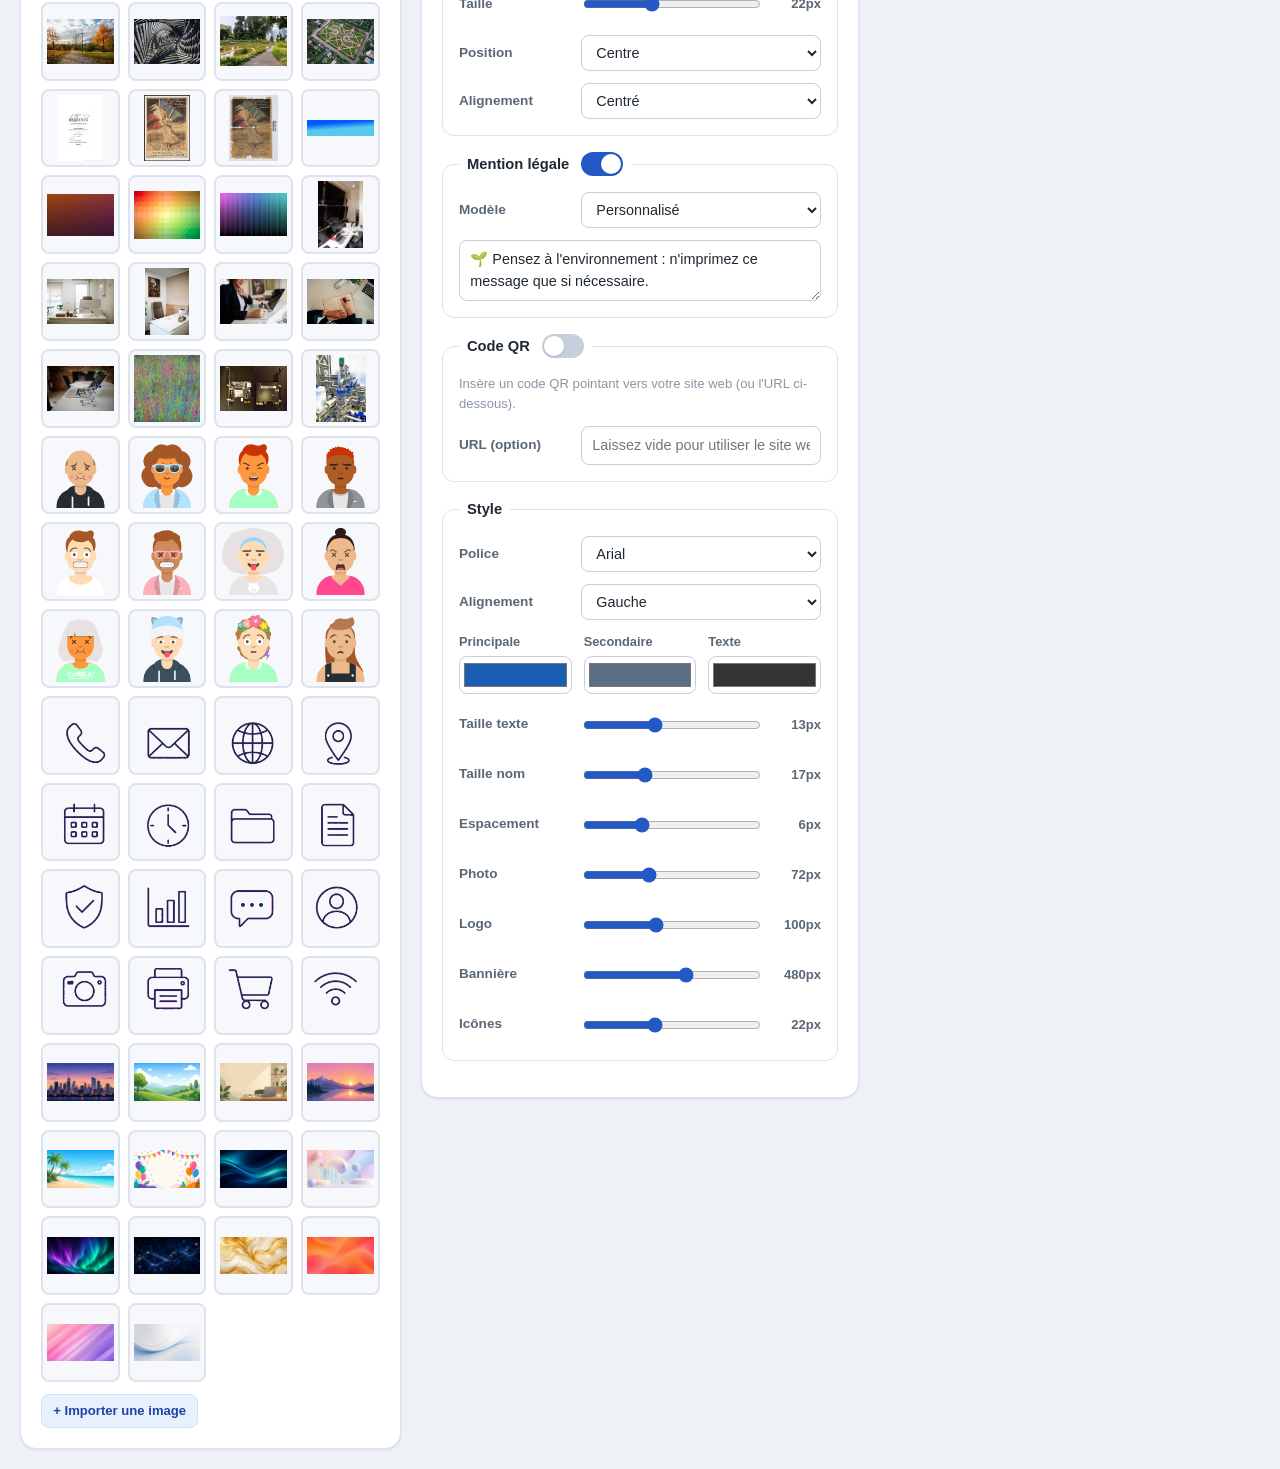
==== commit e921ed79: "Banque Générique/Import avec tris, taille bannière réglable (4:1 par défaut), suppression Hôtels de " ====
--- a/index.html
+++ b/index.html
@@ -6,7 +6,7 @@
   <title>Signature Studio — Créateur de signatures e-mail</title>
   <meta name="description" content="Concevez et exportez des signatures e-mail professionnelles. Application 100% statique, sans serveur ni installation.">
   <meta name="theme-color" content="#2358c7">
-  <link rel="stylesheet" href="styles.css?v=20260806-1">
+  <link rel="stylesheet" href="styles.css?v=20260806-2">
 </head>
 <body>
 
@@ -48,6 +48,26 @@
       <h3 class="subhead">Banque d'images</h3>
       <p class="hint">Cliquez sur une image pour la prévisualiser.</p>
       <nav id="bank-tabs" class="bank-tabs" aria-label="Catégories d'images"></nav>
+      <div class="bank-filters">
+        <div class="bank-filter">
+          <label for="bank-type-filter">Type d'image</label>
+          <select id="bank-type-filter">
+            <option value="all">Tous les types</option>
+            <option value="banner">Bannière</option>
+            <option value="logo">Logo</option>
+            <option value="icone">Icône</option>
+            <option value="avatar">Avatar</option>
+            <option value="photo">Photo</option>
+            <option value="autre">Autre</option>
+          </select>
+        </div>
+        <div class="bank-filter">
+          <label for="bank-cat-filter">Catégorie</label>
+          <select id="bank-cat-filter">
+            <option value="all">Toutes les catégories</option>
+          </select>
+        </div>
+      </div>
       <div id="bank-grid" class="bank-grid" aria-live="polite"></div>
 
       <div class="bank-import">
@@ -300,6 +320,11 @@
             <output for="s-logoSize" id="out-logoSize">100px</output>
           </div>
           <div class="field-row range-row">
+            <label for="s-bannerSize">Bannière</label>
+            <input type="range" id="s-bannerSize" data-style="bannerSize" min="240" max="640" step="8" title="Toutes les bannières gardent le même format (largeur × hauteur).">
+            <output for="s-bannerSize" id="out-bannerSize">480px</output>
+          </div>
+          <div class="field-row range-row">
             <label for="s-iconSize">Icônes</label>
             <input type="range" id="s-iconSize" data-style="iconSize" min="16" max="32" step="2">
             <output for="s-iconSize" id="out-iconSize">22px</output>
@@ -379,7 +404,7 @@
     <img id="zoom-img" src="" alt="">
   </div>
 
-  <script src="assets/images-data.js?v=20260806-1"></script>
-  <script src="app.js?v=20260806-1"></script>
+  <script src="assets/images-data.js?v=20260806-2"></script>
+  <script src="app.js?v=20260806-2"></script>
 </body>
 </html>
--- a/styles.css
+++ b/styles.css
@@ -265,6 +265,38 @@
 .bank-tab:hover { border-color: var(--c-border-strong); color: var(--c-text); }
 .bank-tab.is-active { background: var(--c-accent); border-color: var(--c-accent); color: #fff; }
 
+.bank-filters {
+  display: flex;
+  flex-wrap: wrap;
+  gap: var(--sp-2);
+  margin-bottom: var(--sp-3);
+}
+.bank-filter {
+  flex: 1 1 170px;
+  display: flex;
+  align-items: center;
+  gap: var(--sp-2);
+  min-width: 0;
+}
+.bank-filter label {
+  flex: 0 0 auto;
+  font-size: 0.8rem;
+  font-weight: 600;
+  color: var(--c-text-soft);
+  white-space: nowrap;
+}
+.bank-filter select {
+  flex: 1 1 auto;
+  min-width: 0;
+  font: inherit;
+  font-size: 0.85rem;
+  color: var(--c-text);
+  background: var(--c-surface);
+  border: 1px solid var(--c-border-strong);
+  border-radius: var(--r-sm);
+  padding: 0.35rem 0.5rem;
+}
+
 .bank-grid {
   display: grid;
   grid-template-columns: repeat(4, 1fr);
